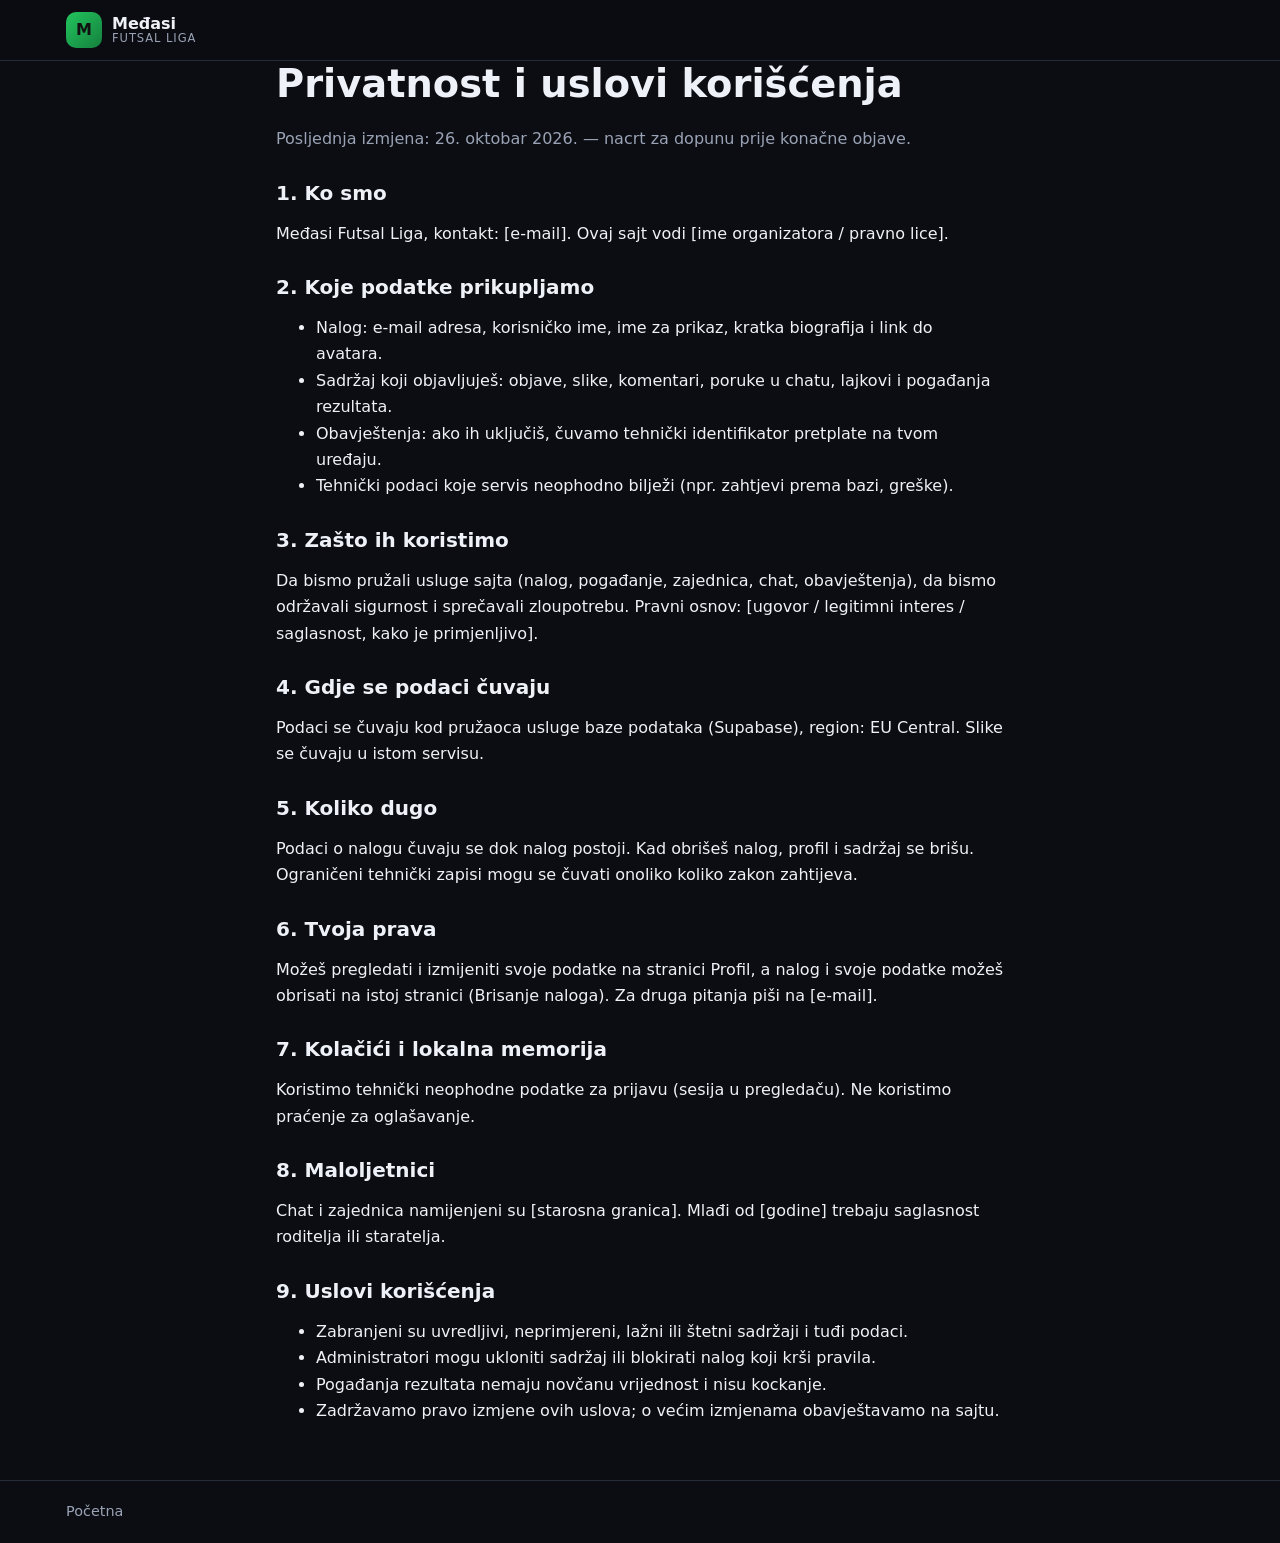
==== privatnost.html @ a015042c "feat: add privacy and terms page template" ====
<!doctype html>
<html lang="bs">
<head>
  <meta charset="utf-8">
  <meta name="viewport" content="width=device-width, initial-scale=1">
  <meta name="description" content="Pravila privatnosti i uslovi korišćenja Međasi Futsal Liga sajta.">
  <title>Privatnost i uslovi – Međasi Futsal Liga</title>
  <meta name="robots" content="index, follow">
  <link rel="stylesheet" href="css/style.css">
  <style>.legal{max-width:760px;margin:0 auto;line-height:1.65}.legal h2{margin-top:28px}</style>
</head>
<body>
  <header class="topbar"><div class="wrap bar"><a class="brand" href="index.html"><span class="brand-mark">M</span><span>Međasi<small>Futsal Liga</small></span></a></div></header>
  <main class="wrap legal">
    <h1>Privatnost i uslovi korišćenja</h1>
    <p class="muted">Posljednja izmjena: 26. oktobar 2026. — nacrt za dopunu prije konačne objave.</p>
    <h2>1. Ko smo</h2>
    <p>Međasi Futsal Liga, kontakt: [e-mail]. Ovaj sajt vodi [ime organizatora / pravno lice].</p>
    <h2>2. Koje podatke prikupljamo</h2>
    <ul>
      <li>Nalog: e-mail adresa, korisničko ime, ime za prikaz, kratka biografija i link do avatara.</li>
      <li>Sadržaj koji objavljuješ: objave, slike, komentari, poruke u chatu, lajkovi i pogađanja rezultata.</li>
      <li>Obavještenja: ako ih uključiš, čuvamo tehnički identifikator pretplate na tvom uređaju.</li>
      <li>Tehnički podaci koje servis neophodno bilježi (npr. zahtjevi prema bazi, greške).</li>
    </ul>
    <h2>3. Zašto ih koristimo</h2>
    <p>Da bismo pružali usluge sajta (nalog, pogađanje, zajednica, chat, obavještenja), da bismo održavali sigurnost i sprečavali zloupotrebu. Pravni osnov: [ugovor / legitimni interes / saglasnost, kako je primjenljivo].</p>
    <h2>4. Gdje se podaci čuvaju</h2>
    <p>Podaci se čuvaju kod pružaoca usluge baze podataka (Supabase), region: EU Central. Slike se čuvaju u istom servisu.</p>
    <h2>5. Koliko dugo</h2>
    <p>Podaci o nalogu čuvaju se dok nalog postoji. Kad obrišeš nalog, profil i sadržaj se brišu. Ograničeni tehnički zapisi mogu se čuvati onoliko koliko zakon zahtijeva.</p>
    <h2>6. Tvoja prava</h2>
    <p>Možeš pregledati i izmijeniti svoje podatke na stranici Profil, a nalog i svoje podatke možeš obrisati na istoj stranici (Brisanje naloga). Za druga pitanja piši na [e-mail].</p>
    <h2>7. Kolačići i lokalna memorija</h2>
    <p>Koristimo tehnički neophodne podatke za prijavu (sesija u pregledaču). Ne koristimo praćenje za oglašavanje.</p>
    <h2>8. Maloljetnici</h2>
    <p>Chat i zajednica namijenjeni su [starosna granica]. Mlađi od [godine] trebaju saglasnost roditelja ili staratelja.</p>
    <h2>9. Uslovi korišćenja</h2>
    <ul>
      <li>Zabranjeni su uvredljivi, neprimjereni, lažni ili štetni sadržaji i tuđi podaci.</li>
      <li>Administratori mogu ukloniti sadržaj ili blokirati nalog koji krši pravila.</li>
      <li>Pogađanja rezultata nemaju novčanu vrijednost i nisu kockanje.</li>
      <li>Zadržavamo pravo izmjene ovih uslova; o većim izmjenama obavještavamo na sajtu.</li>
    </ul>
  </main>
  <footer class="footer"><div class="wrap"><a href="index.html">Početna</a></div></footer>
</body>
</html>
---- css/style.css ----
:root{--bg:#0b0d12;--bg-2:#11141b;--card:#161a23;--card-2:#1c212c;--line:#262c3a;--text:#eef1f7;--muted:#9aa3b5;--accent:#22c55e;--accent-2:#86efac;--live:#ff3b5c;--ok:#2fd27b;--radius:16px;--shadow:0 10px 30px rgba(0,0,0,.3);--font:system-ui,-apple-system,"Segoe UI",Roboto,Arial,sans-serif}
*{box-sizing:border-box}html{-webkit-text-size-adjust:100%}body{margin:0;background:var(--bg);color:var(--text);font:16px/1.5 var(--font);min-height:100vh;display:flex;flex-direction:column}main{flex:1;width:100%;padding:16px 16px 40px;outline:none}a{color:inherit;text-decoration:none}img,video{max-width:100%;display:block}h1,h2,h3{line-height:1.2;margin:0 0 .5em}h1{font-size:clamp(1.6rem,4vw,2.4rem)}h2{font-size:1.25rem}.wrap{width:100%;max-width:1180px;margin:0 auto;padding:0 16px}.muted{color:var(--muted)}.small{font-size:.875rem}.skip{position:absolute;left:-999px;top:8px;background:var(--accent);color:#000;padding:8px 12px;border-radius:8px;z-index:99}.skip:focus{left:8px}:focus-visible{outline:2px solid var(--accent);outline-offset:2px}[hidden]{display:none!important}
.topbar{position:sticky;top:0;z-index:50;background:rgba(11,13,18,.95);backdrop-filter:blur(12px);border-bottom:1px solid var(--line)}.bar{display:flex;align-items:center;gap:12px;min-height:60px;flex-wrap:wrap}.brand{display:flex;align-items:center;gap:10px;font-weight:800;line-height:1.05}.brand small{display:block;font-weight:500;font-size:.72rem;color:var(--muted);letter-spacing:.08em;text-transform:uppercase}.brand-mark{width:36px;height:36px;border-radius:10px;display:grid;place-items:center;background:linear-gradient(135deg,var(--accent),#15803d);color:#111;font-weight:900}.burger{display:none;margin-left:auto;background:var(--card);color:var(--text);border:1px solid var(--line);border-radius:10px;padding:6px 12px;font-size:1.1rem}.nav{display:flex;gap:4px;overflow-x:auto;scrollbar-width:none;flex:1}.nav::-webkit-scrollbar{display:none}.nav a{padding:8px 12px;border-radius:10px;color:var(--muted);white-space:nowrap;font-weight:600}.nav a:hover{color:var(--text);background:var(--card)}.nav a.active{color:#111;background:var(--accent)}.nav-user{display:flex;align-items:center;gap:8px}.avatar-link{width:36px;height:36px;border-radius:50%;display:grid;place-items:center;background:var(--card-2);border:1px solid var(--line);font-weight:800;font-size:.8rem}
@media(max-width:860px){.burger{display:block}.nav{display:none;width:100%;flex-direction:column;order:3;padding-bottom:8px;overflow:visible}.nav.open{display:flex}.nav a{padding:12px}}
.btn{display:inline-flex;align-items:center;justify-content:center;gap:6px;padding:10px 16px;border-radius:12px;border:1px solid var(--line);background:var(--card-2);color:var(--text);font:600 .95rem var(--font);cursor:pointer;text-decoration:none;min-height:44px}.btn:hover{border-color:var(--accent)}.btn:disabled{opacity:.5;cursor:not-allowed}.btn-primary{background:var(--accent);color:#111;border-color:transparent}.btn-primary:hover{background:var(--accent-2)}.btn-danger{color:#ff8095;border-color:#4a2030}.btn-ghost{background:transparent}.btn-sm{min-height:36px;padding:6px 12px;font-size:.875rem}.btn-xs{min-height:28px;padding:2px 8px;font-size:.8rem;border-radius:8px}.btn-block{width:100%}.link{background:none;border:0;color:var(--accent);cursor:pointer;padding:0;font:inherit;text-align:left}
.form{display:flex;flex-direction:column;gap:12px}.form label{display:flex;flex-direction:column;gap:6px;font-size:.875rem;color:var(--muted)}.form label.check{flex-direction:row;align-items:center;color:var(--text)}.grid-form{display:grid;grid-template-columns:repeat(auto-fit,minmax(170px,1fr));align-items:end}.grid-form .btn{align-self:end}input,select,textarea{font:inherit;color:var(--text);background:var(--bg-2);border:1px solid var(--line);border-radius:10px;padding:10px 12px;min-height:44px;width:100%}textarea{min-height:120px;resize:vertical}.form label.check input{width:auto;min-height:auto;margin-right:8px}.row-gap{display:flex;gap:8px;flex-wrap:wrap}.msg-line{min-height:1.4em;margin:0;font-size:.9rem}.msg-line.err{color:#ff8095}
.card{background:var(--card);border:1px solid var(--line);border-radius:var(--radius);padding:16px;box-shadow:var(--shadow);margin-bottom:16px}.card.error{border-color:#5a2432;color:#ff9aaa}details.card summary{cursor:pointer;list-style:none}details.card summary::-webkit-details-marker{display:none}.page-head{display:flex;align-items:end;justify-content:space-between;gap:12px;flex-wrap:wrap;margin:8px 0 16px}.page-head h1{margin:0}.block{margin:28px 0}.block-head{display:flex;justify-content:space-between;align-items:baseline;gap:12px;margin-bottom:12px}.block-head a{color:var(--accent);font-weight:600;font-size:.9rem}.back{display:inline-block;color:var(--muted);margin:4px 0 12px}.back:hover{color:var(--accent)}.empty,.loader{color:var(--muted);padding:24px;text-align:center;border:1px dashed var(--line);border-radius:var(--radius)}.loader{border:0}.footer{border-top:1px solid var(--line);color:var(--muted);padding:20px 0;font-size:.9rem;margin-top:40px}.two-col,.two-col-admin{display:grid;grid-template-columns:1fr;gap:16px;align-items:start}@media(min-width:900px){.two-col,.two-col-admin{grid-template-columns:1fr 1fr}}.narrow{max-width:560px}.tag{font-size:.7rem;background:var(--accent);color:#111;border-radius:6px;padding:1px 6px;font-weight:800}.legend{font-size:.85rem;margin-top:12px}
.hero{padding:32px 0 8px}.hero h1{font-size:clamp(2rem,7vw,3.6rem);letter-spacing:-.02em}.hero h1 span{color:var(--accent)}.eyebrow{text-transform:uppercase;letter-spacing:.14em;font-size:.75rem;color:var(--accent);font-weight:700;margin:0 0 8px}.lead{color:var(--muted);font-size:1.1rem;max-width:56ch}.hero-actions{display:flex;gap:10px;flex-wrap:wrap;margin-top:16px}
.badge{display:inline-grid;place-items:center;width:34px;height:34px;border-radius:50%;background:var(--card-2);border:2px solid var(--tc,var(--accent));overflow:hidden;flex:0 0 auto;font-weight:800;font-size:.65rem}.badge img{width:100%;height:100%;object-fit:cover}.badge-sm{width:26px;height:26px;font-size:.55rem}.badge-lg{width:52px;height:52px;font-size:.85rem}.badge-xl{width:80px;height:80px;font-size:1.1rem;border-width:3px}.pill{display:inline-flex;align-items:center;gap:6px;font-size:.75rem;font-weight:700;padding:3px 10px;border-radius:999px;background:var(--card-2);color:var(--muted);text-transform:uppercase;letter-spacing:.05em}.pill-live,.pill-paused{background:rgba(255,59,92,.18);color:#ff8095}.pill-finished{background:rgba(47,210,123,.15);color:#7ff0b4}.dot{width:7px;height:7px;border-radius:50%;background:var(--live);animation:blink 1.2s infinite}@keyframes blink{50%{opacity:.2}}
.grid-matches{display:grid;grid-template-columns:1fr;gap:12px}@media(min-width:700px){.grid-matches{grid-template-columns:repeat(2,1fr)}}@media(min-width:1040px){.grid-matches{grid-template-columns:repeat(3,1fr)}}.match-card{display:block;background:var(--card);border:1px solid var(--line);border-radius:var(--radius);padding:14px;transition:transform .15s,border-color .15s}.match-card:hover{transform:translateY(-2px);border-color:var(--accent)}.match-card.is-live{border-color:rgba(255,59,92,.6)}.mc-top{display:flex;justify-content:space-between;align-items:center;font-size:.85rem;margin-bottom:10px}.mc-teams{display:grid;grid-template-columns:1fr auto 1fr;align-items:center;gap:8px}.side{display:flex;align-items:center;gap:8px;min-width:0}.side.right{justify-content:flex-end;text-align:right}.tname{font-weight:700;overflow:hidden;text-overflow:ellipsis;white-space:nowrap}.score{font-size:1.5rem;font-weight:900;display:flex;align-items:center;gap:6px;font-variant-numeric:tabular-nums}.score .colon,.score .vs{color:var(--muted)}.mc-foot{margin-top:10px;font-size:.85rem;color:var(--muted);display:flex;align-items:center;justify-content:space-between;gap:8px;flex-wrap:wrap}.clock{font-variant-numeric:tabular-nums;font-weight:800;color:var(--live);font-size:1rem}.clock.muted{color:var(--muted)}.period{font-size:.8rem}
.filters{display:flex;gap:6px;flex-wrap:wrap}.chip{border:1px solid var(--line);background:var(--card);color:var(--muted);padding:6px 12px;border-radius:999px;cursor:pointer;font:600 .85rem var(--font)}.chip.on{background:var(--accent);color:#111;border-color:transparent}.round{margin-bottom:24px}.round h2{color:var(--muted);font-size:.95rem;text-transform:uppercase;letter-spacing:.08em}.subnav{display:flex;gap:6px;flex-wrap:wrap;margin-bottom:16px}.subnav a{padding:8px 14px;border-radius:10px;background:var(--card);border:1px solid var(--line);color:var(--muted);font-weight:600;font-size:.9rem}.subnav a.on{background:var(--accent);color:#111;border-color:transparent}
.table-wrap{overflow-x:auto;-webkit-overflow-scrolling:touch}table{width:100%;border-collapse:collapse;font-variant-numeric:tabular-nums}th,td{padding:10px 8px;text-align:center;border-bottom:1px solid var(--line);white-space:nowrap}th{color:var(--muted);font-size:.8rem;text-transform:uppercase;letter-spacing:.05em;font-weight:700}th.left,td.left{text-align:left}.standings td.pos{font-weight:800;color:var(--muted);width:40px}.standings .team-cell a{display:flex;align-items:center;gap:10px;font-weight:700}.standings .pts{font-weight:900;color:var(--accent);font-size:1.05rem}.standings tbody tr:hover{background:var(--card-2)}.standings tbody tr:first-child td.pos{color:var(--accent)}
.news-grid{display:grid;grid-template-columns:1fr;gap:14px}@media(min-width:700px){.news-grid{grid-template-columns:repeat(2,1fr)}}@media(min-width:1040px){.news-grid{grid-template-columns:repeat(3,1fr)}}.news-card{background:var(--card);border:1px solid var(--line);border-radius:var(--radius);overflow:hidden;display:flex;flex-direction:column;transition:border-color .15s}.news-card:hover{border-color:var(--accent)}.news-card img,.news-noimg{width:100%;aspect-ratio:16/9;object-fit:cover;background:linear-gradient(135deg,var(--card-2),var(--bg-2))}.nc-body{padding:14px}.nc-body h3{font-size:1.1rem;margin:6px 0}.nc-body p{color:var(--muted);margin:0;font-size:.95rem}.article{max-width:720px;margin:0 auto}.article .cover{border-radius:var(--radius);aspect-ratio:16/9;object-fit:cover;margin-bottom:16px;width:100%}.article .body p{font-size:1.05rem;line-height:1.7}
.gallery{display:grid;grid-template-columns:repeat(2,1fr);gap:10px}@media(min-width:800px){.gallery{grid-template-columns:repeat(4,1fr)}}.gallery figure{margin:0;position:relative;border-radius:12px;overflow:hidden;background:var(--card);border:1px solid var(--line)}.gallery img,.gallery video{width:100%;aspect-ratio:1;object-fit:cover}.gallery figcaption{padding:6px 8px;font-size:.85rem;color:var(--muted);display:flex;align-items:center;gap:6px}.admin-gallery figure{padding-bottom:8px}.admin-gallery .btn{margin:6px 8px 0}.team-grid{display:grid;grid-template-columns:repeat(2,1fr);gap:12px}@media(min-width:800px){.team-grid{grid-template-columns:repeat(4,1fr)}}.team-tile{background:var(--card);border:1px solid var(--line);border-top:4px solid var(--tc);border-radius:var(--radius);padding:18px;display:flex;flex-direction:column;align-items:flex-start;gap:12px}.team-tile:hover{border-color:var(--tc)}.team-hero{display:flex;align-items:center;gap:18px;background:var(--card);border:1px solid var(--line);border-left:6px solid var(--tc);border-radius:var(--radius);padding:18px;margin-bottom:8px}.team-hero h1{margin:0}.roster{list-style:none;padding:0;margin:0}.roster li,.roster-admin li{display:flex;align-items:center;gap:12px;padding:8px 0;border-bottom:1px solid var(--line)}.roster-admin{list-style:none;padding:0;margin:12px 0}.roster-admin li{justify-content:space-between}.roster-table td:first-child{font-weight:800;color:var(--accent);width:60px}.no{display:inline-grid;place-items:center;width:28px;height:28px;border-radius:8px;background:var(--card-2);font-weight:800;font-size:.85rem}
.match-hero{background:radial-gradient(120% 120% at 50% 0%,rgba(34,197,94,.12),transparent 60%),var(--card);border:1px solid var(--line);border-radius:20px;padding:22px 16px;text-align:center}.match-hero.is-live{border-color:rgba(255,59,92,.5)}.mh-meta{display:flex;justify-content:center;gap:10px;align-items:center;flex-wrap:wrap;margin-bottom:12px}.mh-score{display:grid;grid-template-columns:1fr auto 1fr;align-items:center;gap:8px}.mh-team{display:flex;flex-direction:column;align-items:center;gap:8px;font-weight:800}.score.big{font-size:clamp(2.2rem,8vw,3.6rem)}.mh-foot{margin-top:12px;color:var(--muted);display:flex;justify-content:center;gap:10px;flex-wrap:wrap}.timeline{list-style:none;padding:0;margin:0;border-left:2px solid var(--line);margin-left:8px}.ev{position:relative;padding:8px 0 8px 18px}.ev:before{content:'';position:absolute;left:-6px;top:14px;width:10px;height:10px;border-radius:50%;background:var(--accent)}.ev-yellow:before{background:#ffd23f}.ev-red:before{background:var(--live)}.ev .min{display:inline-block;min-width:40px;font-weight:800;color:var(--accent)}
.chat{display:flex;flex-direction:column;height:min(70vh,640px);padding:0;overflow:hidden}.chat-list{flex:1;overflow-y:auto;padding:14px;display:flex;flex-direction:column;gap:10px}.msg{max-width:85%;background:var(--card-2);border:1px solid var(--line);border-radius:14px;padding:8px 12px;align-self:flex-start}.msg.mine{align-self:flex-end;border-color:rgba(34,197,94,.5);background:rgba(34,197,94,.12)}.msg-head{display:flex;gap:10px;align-items:baseline;font-size:.8rem;color:var(--muted)}.msg-head strong{color:var(--accent)}.msg p{margin:2px 0 0;word-wrap:break-word;overflow-wrap:anywhere}.chat-form{display:flex;gap:8px;padding:10px;border-top:1px solid var(--line);background:var(--bg-2)}.chat-form input{flex:1}.chat-login{padding:14px;margin:0;border-top:1px solid var(--line);color:var(--muted)}
.auth-card{max-width:440px;margin:16px auto}.tabs{display:flex;gap:6px;margin-bottom:16px;background:var(--bg-2);padding:4px;border-radius:12px}.tab{flex:1;border:0;background:transparent;color:var(--muted);padding:10px;border-radius:9px;font:600 .95rem var(--font);cursor:pointer;min-height:40px}.tab.on{background:var(--accent);color:#111}
.ma{display:flex;flex-direction:column;gap:10px}.ma-head{display:flex;flex-direction:column;gap:4px}.ma-head .score{font-size:1rem}.ma-clock{display:flex;align-items:center;gap:12px}.ma-actions{display:flex;gap:6px;flex-wrap:wrap}.ev-box summary{cursor:pointer;color:var(--accent);font-weight:600}.ev-list{list-style:none;padding:0;margin:10px 0 0}.ev-list li{display:flex;justify-content:space-between;align-items:center;gap:8px;padding:6px 0;border-bottom:1px solid var(--line);font-size:.92rem}.plain{list-style:none;padding:0;margin:0}.plain li{display:flex;align-items:center;justify-content:space-between;gap:8px;padding:10px 0;border-bottom:1px solid var(--line);flex-wrap:wrap}.team-admin>summary{display:flex;align-items:center;gap:10px;flex-wrap:wrap}.team-admin>summary .btn{margin-left:auto}.team-admin .new-player{margin-top:12px}
.toasts{position:fixed;right:16px;bottom:16px;display:flex;flex-direction:column;gap:8px;z-index:100;max-width:min(360px,calc(100vw - 32px))}.toast{background:var(--card-2);border:1px solid var(--accent);border-radius:12px;padding:12px 16px;box-shadow:var(--shadow);transition:opacity .4s,transform .4s}.toast-err{border-color:var(--live)}.toast.out{opacity:0;transform:translateY(8px)}.match-actions{display:flex;gap:8px;flex-wrap:wrap;margin:4px 0 20px}.stat-row{display:grid;grid-template-columns:repeat(3,1fr);gap:12px;margin-bottom:8px}.stat{background:var(--card);border:1px solid var(--line);border-radius:var(--radius);padding:14px;text-align:center}.stat span{display:block;color:var(--muted);font-size:.8rem;text-transform:uppercase;letter-spacing:.06em}.stat strong{font-size:1.6rem;color:var(--accent)}
.pick-grid{display:grid;gap:14px;grid-template-columns:repeat(auto-fill,minmax(280px,1fr))}.pick-card{display:grid;gap:12px}.pick-teams{display:grid;grid-template-columns:1fr auto 1fr;align-items:center;gap:8px}.pick-teams .side{display:flex;align-items:center;gap:8px;min-width:0}.pick-teams .side.right{justify-content:flex-end}.pick-teams .tname{font-weight:700;overflow:hidden;text-overflow:ellipsis;white-space:nowrap}.pick-form{display:flex;align-items:center;gap:8px;justify-content:center;flex-wrap:wrap}.pick-form input{width:64px;text-align:center;font-size:1.2rem;font-weight:800;padding:8px;border-radius:10px;background:var(--card-2);color:var(--text);border:1px solid var(--line)}.crowd{display:flex;height:8px;border-radius:99px;overflow:hidden;background:var(--card-2)}.crowd span{display:block;font-size:0}.crowd .c-h{background:var(--accent)}.crowd .c-d{background:#6b7487}.crowd .c-a{background:var(--live)}tr.is-me td{background:rgba(34,197,94,.12)}
.composer{display:grid;gap:10px;margin-bottom:16px}.composer textarea{width:100%;resize:vertical;padding:12px;border-radius:12px;background:var(--card-2);color:var(--text);border:1px solid var(--line);font:inherit}.composer-row{display:flex;align-items:center;gap:10px;flex-wrap:wrap}.composer-row .btn-primary{margin-left:auto}.file-btn{cursor:pointer}.post{display:grid;gap:10px;margin-bottom:14px}.post-head{display:flex;align-items:center;gap:10px}.post-head>div{flex:1;min-width:0}.post-head .post-del{margin-left:auto}.avatar-link.sm{width:32px;height:32px;font-size:.72rem;flex:none}.post-body{margin:0;white-space:pre-wrap;word-break:break-word}.post-img{border-radius:12px;max-height:520px;width:100%;object-fit:cover}.post-actions{display:flex;gap:6px}.like-btn.on{color:var(--live);border-color:var(--live)}.comments{display:grid;gap:8px;padding-top:8px;border-top:1px solid var(--line)}.comment p{margin:2px 0 0}.comment-form{display:flex;gap:8px}.comment-form input{flex:1;padding:8px 10px;border-radius:10px;background:var(--card-2);color:var(--text);border:1px solid var(--line)}.more-row{display:flex;justify-content:center;margin:12px 0 24px}.push-box{display:grid;gap:10px;margin-top:16px}.push-box h2{margin:0}.g-del{margin-left:auto}
@media(max-width:560px){.stat-row{grid-template-columns:repeat(3,1fr);gap:8px}.stat strong{font-size:1.2rem}.pick-grid{grid-template-columns:1fr}.standings th,.standings td{padding:8px 6px;font-size:.9rem}}


/* ===== v4: animacije i korisni UI elementi ===== */
@keyframes rise { from { opacity: 0; transform: translateY(12px); } to { opacity: 1; transform: none; } }
@keyframes live-pulse { 0%,100% { box-shadow: 0 0 0 0 color-mix(in srgb, var(--live) 60%, transparent); } 50% { box-shadow: 0 0 0 8px transparent; } }
@keyframes shimmer { from { background-position: -200% 0; } to { background-position: 200% 0; } }
@keyframes glow { 0%,100% { opacity: .35; } 50% { opacity: .65; } }
#app > * { animation: rise .45s ease both; }
#app > *:nth-child(2) { animation-delay: .05s; }
#app > *:nth-child(3) { animation-delay: .1s; }
#app > *:nth-child(n+4) { animation-delay: .15s; }
.card, .match-card, .news-card, .team-tile, .pick-card, .post { transition: transform .2s ease, box-shadow .2s ease, border-color .2s ease; }
.match-card:hover, .news-card:hover, .team-tile:hover, .pick-card:hover { transform: translateY(-3px); box-shadow: var(--shadow); border-color: var(--accent); }
.btn { transition: transform .15s ease, background .2s ease, border-color .2s ease, filter .2s ease; }
.btn:active { transform: scale(.97); }
.btn-primary:hover { filter: brightness(1.08); }
.dot { animation: live-pulse 1.6s infinite; border-radius: 50%; }
.loader { background: linear-gradient(90deg, var(--card) 25%, var(--card-2) 50%, var(--card) 75%); background-size: 200% 100%; animation: shimmer 1.4s linear infinite; }
.hero { position: relative; overflow: hidden; }
.hero::after { content: ''; position: absolute; top: -30%; right: -15%; width: 480px; height: 480px; pointer-events: none; background: radial-gradient(circle, color-mix(in srgb, var(--accent) 35%, transparent), transparent 70%); animation: glow 6s ease-in-out infinite; }
.center { text-align: center; }
@media (prefers-reduced-motion: reduce) { *, *::before, *::after { animation-duration: .01ms !important; animation-iteration-count: 1 !important; transition-duration: .01ms !important; } }

/* ===== v4: sigurnosne radnje, forme, forma ekipe i footer ===== */
.btn-danger { background: var(--live); border-color: var(--live); color: #fff; }
.danger-box { display: grid; gap: 10px; margin-top: 16px; border-color: color-mix(in srgb, var(--live) 40%, var(--line)); }
.danger-box h2 { margin: 0; }
.link-btn { background: none; border: 0; color: var(--accent); font: inherit; cursor: pointer; padding: 6px; }
.form-row { display: flex; gap: 6px; flex-wrap: wrap; }
.form-dot { width: 36px; height: 36px; border-radius: 50%; display: grid; place-items: center; font-weight: 800; }
.form-ok { background: var(--ok); color: #06210f; }
.form-draw { background: #6b7487; color: #fff; }
.form-lost { background: var(--live); color: #fff; }
.footer-links { display: flex; gap: 14px; justify-content: center; flex-wrap: wrap; margin-top: 6px; font-size: .9rem; }
.footer-links a { color: var(--muted); text-decoration: underline; }
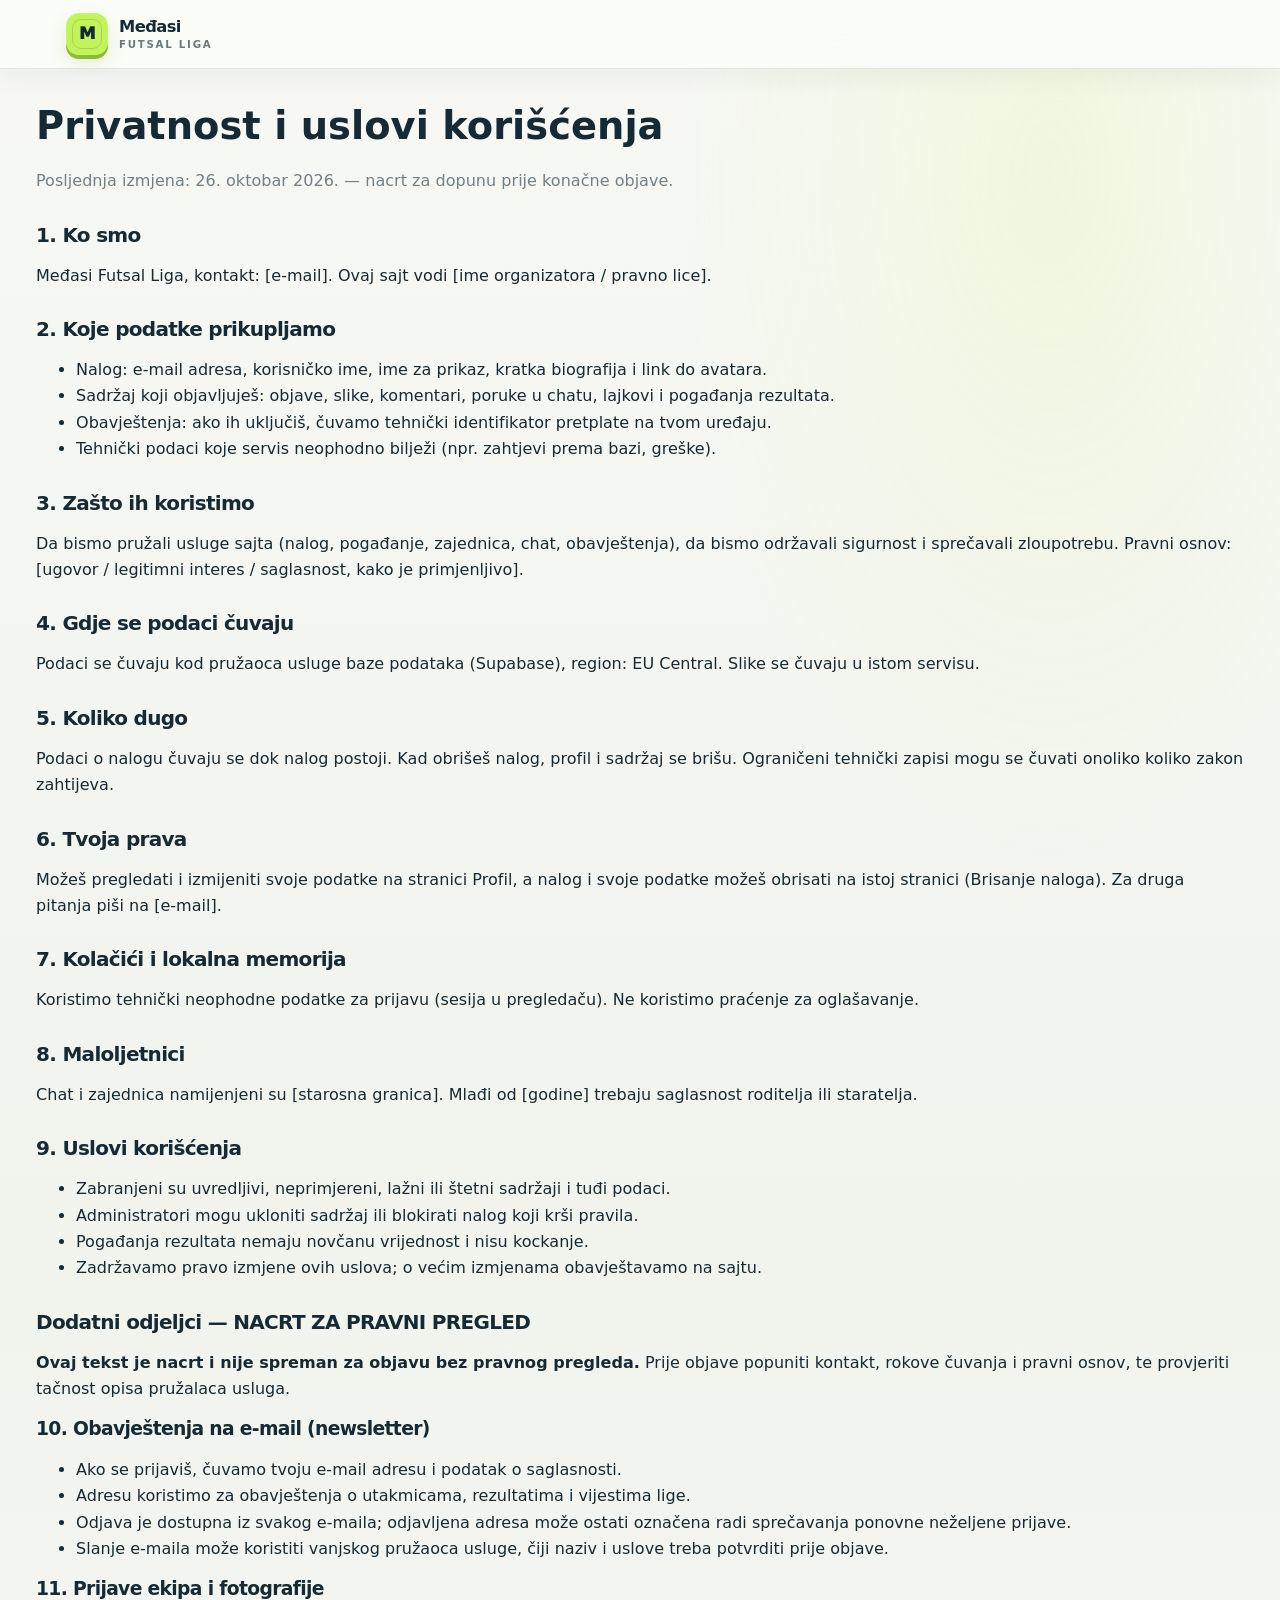
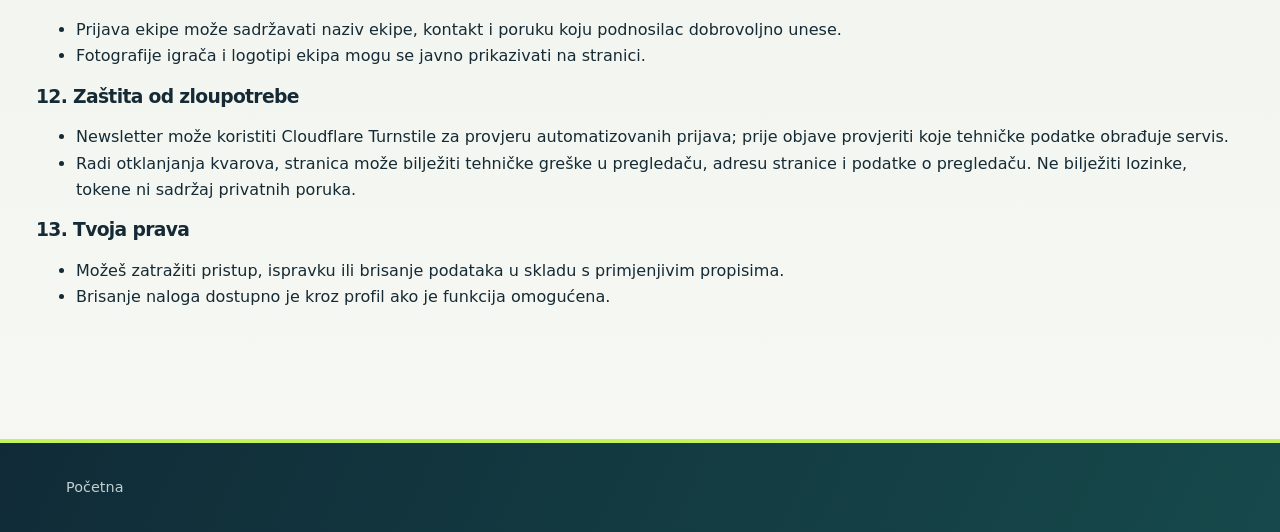
==== commit 7af6de19: "docs(v9): add clearly marked privacy draft sections" ====
--- a/privatnost.html
+++ b/privatnost.html
@@ -42,6 +42,33 @@
       <li>Pogađanja rezultata nemaju novčanu vrijednost i nisu kockanje.</li>
       <li>Zadržavamo pravo izmjene ovih uslova; o većim izmjenama obavještavamo na sajtu.</li>
     </ul>
+    <!-- NACRT za pravni pregled: obavezno provjeriti i popuniti prije objave. -->
+    <section aria-labelledby="privacy-draft-title">
+      <h2 id="privacy-draft-title">Dodatni odjeljci — NACRT ZA PRAVNI PREGLED</h2>
+      <p><strong>Ovaj tekst je nacrt i nije spreman za objavu bez pravnog pregleda.</strong> Prije objave popuniti kontakt, rokove čuvanja i pravni osnov, te provjeriti tačnost opisa pružalaca usluga.</p>
+      <h3>10. Obavještenja na e-mail (newsletter)</h3>
+      <ul>
+        <li>Ako se prijaviš, čuvamo tvoju e-mail adresu i podatak o saglasnosti.</li>
+        <li>Adresu koristimo za obavještenja o utakmicama, rezultatima i vijestima lige.</li>
+        <li>Odjava je dostupna iz svakog e-maila; odjavljena adresa može ostati označena radi sprečavanja ponovne neželjene prijave.</li>
+        <li>Slanje e-maila može koristiti vanjskog pružaoca usluge, čiji naziv i uslove treba potvrditi prije objave.</li>
+      </ul>
+      <h3>11. Prijave ekipa i fotografije</h3>
+      <ul>
+        <li>Prijava ekipe može sadržavati naziv ekipe, kontakt i poruku koju podnosilac dobrovoljno unese.</li>
+        <li>Fotografije igrača i logotipi ekipa mogu se javno prikazivati na stranici.</li>
+      </ul>
+      <h3>12. Zaštita od zloupotrebe</h3>
+      <ul>
+        <li>Newsletter može koristiti Cloudflare Turnstile za provjeru automatizovanih prijava; prije objave provjeriti koje tehničke podatke obrađuje servis.</li>
+        <li>Radi otklanjanja kvarova, stranica može bilježiti tehničke greške u pregledaču, adresu stranice i podatke o pregledaču. Ne bilježiti lozinke, tokene ni sadržaj privatnih poruka.</li>
+      </ul>
+      <h3>13. Tvoja prava</h3>
+      <ul>
+        <li>Možeš zatražiti pristup, ispravku ili brisanje podataka u skladu s primjenjivim propisima.</li>
+        <li>Brisanje naloga dostupno je kroz profil ako je funkcija omogućena.</li>
+      </ul>
+    </section>
   </main>
   <footer class="footer"><div class="wrap"><a href="index.html">Početna</a></div></footer>
 </body>
--- a/css/style.css
+++ b/css/style.css
@@ -1,7 +1,7 @@
 :root{--bg:#0b0d12;--bg-2:#11141b;--card:#161a23;--card-2:#1c212c;--line:#262c3a;--text:#eef1f7;--muted:#9aa3b5;--accent:#22c55e;--accent-2:#86efac;--live:#ff3b5c;--ok:#2fd27b;--radius:16px;--shadow:0 10px 30px rgba(0,0,0,.3);--font:system-ui,-apple-system,"Segoe UI",Roboto,Arial,sans-serif}
 *{box-sizing:border-box}html{-webkit-text-size-adjust:100%}body{margin:0;background:var(--bg);color:var(--text);font:16px/1.5 var(--font);min-height:100vh;display:flex;flex-direction:column}main{flex:1;width:100%;padding:16px 16px 40px;outline:none}a{color:inherit;text-decoration:none}img,video{max-width:100%;display:block}h1,h2,h3{line-height:1.2;margin:0 0 .5em}h1{font-size:clamp(1.6rem,4vw,2.4rem)}h2{font-size:1.25rem}.wrap{width:100%;max-width:1180px;margin:0 auto;padding:0 16px}.muted{color:var(--muted)}.small{font-size:.875rem}.skip{position:absolute;left:-999px;top:8px;background:var(--accent);color:#000;padding:8px 12px;border-radius:8px;z-index:99}.skip:focus{left:8px}:focus-visible{outline:2px solid var(--accent);outline-offset:2px}[hidden]{display:none!important}
 .topbar{position:sticky;top:0;z-index:50;background:rgba(11,13,18,.95);backdrop-filter:blur(12px);border-bottom:1px solid var(--line)}.bar{display:flex;align-items:center;gap:12px;min-height:60px;flex-wrap:wrap}.brand{display:flex;align-items:center;gap:10px;font-weight:800;line-height:1.05}.brand small{display:block;font-weight:500;font-size:.72rem;color:var(--muted);letter-spacing:.08em;text-transform:uppercase}.brand-mark{width:36px;height:36px;border-radius:10px;display:grid;place-items:center;background:linear-gradient(135deg,var(--accent),#15803d);color:#111;font-weight:900}.burger{display:none;margin-left:auto;background:var(--card);color:var(--text);border:1px solid var(--line);border-radius:10px;padding:6px 12px;font-size:1.1rem}.nav{display:flex;gap:4px;overflow-x:auto;scrollbar-width:none;flex:1}.nav::-webkit-scrollbar{display:none}.nav a{padding:8px 12px;border-radius:10px;color:var(--muted);white-space:nowrap;font-weight:600}.nav a:hover{color:var(--text);background:var(--card)}.nav a.active{color:#111;background:var(--accent)}.nav-user{display:flex;align-items:center;gap:8px}.avatar-link{width:36px;height:36px;border-radius:50%;display:grid;place-items:center;background:var(--card-2);border:1px solid var(--line);font-weight:800;font-size:.8rem}
-@media(max-width:860px){.burger{display:block}.nav{display:none;width:100%;flex-direction:column;order:3;padding-bottom:8px;overflow:visible}.nav.open{display:flex}.nav a{padding:12px}}
+@media(max-width:640px){.burger{display:block}.nav{display:none;width:100%;flex-direction:column;order:3;padding-bottom:8px;overflow:visible}.nav.open{display:flex}.nav a{padding:12px}}
 .btn{display:inline-flex;align-items:center;justify-content:center;gap:6px;padding:10px 16px;border-radius:12px;border:1px solid var(--line);background:var(--card-2);color:var(--text);font:600 .95rem var(--font);cursor:pointer;text-decoration:none;min-height:44px}.btn:hover{border-color:var(--accent)}.btn:disabled{opacity:.5;cursor:not-allowed}.btn-primary{background:var(--accent);color:#111;border-color:transparent}.btn-primary:hover{background:var(--accent-2)}.btn-danger{color:#ff8095;border-color:#4a2030}.btn-ghost{background:transparent}.btn-sm{min-height:36px;padding:6px 12px;font-size:.875rem}.btn-xs{min-height:28px;padding:2px 8px;font-size:.8rem;border-radius:8px}.btn-block{width:100%}.link{background:none;border:0;color:var(--accent);cursor:pointer;padding:0;font:inherit;text-align:left}
 .form{display:flex;flex-direction:column;gap:12px}.form label{display:flex;flex-direction:column;gap:6px;font-size:.875rem;color:var(--muted)}.form label.check{flex-direction:row;align-items:center;color:var(--text)}.grid-form{display:grid;grid-template-columns:repeat(auto-fit,minmax(170px,1fr));align-items:end}.grid-form .btn{align-self:end}input,select,textarea{font:inherit;color:var(--text);background:var(--bg-2);border:1px solid var(--line);border-radius:10px;padding:10px 12px;min-height:44px;width:100%}textarea{min-height:120px;resize:vertical}.form label.check input{width:auto;min-height:auto;margin-right:8px}.row-gap{display:flex;gap:8px;flex-wrap:wrap}.msg-line{min-height:1.4em;margin:0;font-size:.9rem}.msg-line.err{color:#ff8095}
 .card{background:var(--card);border:1px solid var(--line);border-radius:var(--radius);padding:16px;box-shadow:var(--shadow);margin-bottom:16px}.card.error{border-color:#5a2432;color:#ff9aaa}details.card summary{cursor:pointer;list-style:none}details.card summary::-webkit-details-marker{display:none}.page-head{display:flex;align-items:end;justify-content:space-between;gap:12px;flex-wrap:wrap;margin:8px 0 16px}.page-head h1{margin:0}.block{margin:28px 0}.block-head{display:flex;justify-content:space-between;align-items:baseline;gap:12px;margin-bottom:12px}.block-head a{color:var(--accent);font-weight:600;font-size:.9rem}.back{display:inline-block;color:var(--muted);margin:4px 0 12px}.back:hover{color:var(--accent)}.empty,.loader{color:var(--muted);padding:24px;text-align:center;border:1px dashed var(--line);border-radius:var(--radius)}.loader{border:0}.footer{border-top:1px solid var(--line);color:var(--muted);padding:20px 0;font-size:.9rem;margin-top:40px}.two-col,.two-col-admin{display:grid;grid-template-columns:1fr;gap:16px;align-items:start}@media(min-width:900px){.two-col,.two-col-admin{grid-template-columns:1fr 1fr}}.narrow{max-width:560px}.tag{font-size:.7rem;background:var(--accent);color:#111;border-radius:6px;padding:1px 6px;font-weight:800}.legend{font-size:.85rem;margin-top:12px}
@@ -55,3 +55,2038 @@
 .form-lost { background: var(--live); color: #fff; }
 .footer-links { display: flex; gap: 14px; justify-content: center; flex-wrap: wrap; margin-top: 6px; font-size: .9rem; }
 .footer-links a { color: var(--muted); text-decoration: underline; }
+
+
+/* ===== v5: pretraga, MVP, chat utakmice, upozorenja i prijave ===== */
+.search-box input { width: 100%; padding: 14px 16px; font-size: 1.05rem; border-radius: 14px;
+  background: var(--card); color: var(--text); border: 1px solid var(--line); }
+.search-box input:focus { border-color: var(--accent); outline: 2px solid color-mix(in srgb, var(--accent) 25%, transparent); }
+.mvp-form { display: flex; gap: 8px; flex-wrap: wrap; align-items: center; margin-bottom: 12px; }
+.mvp-form select { flex: 1; min-width: 200px; padding: 10px; border-radius: 10px; background: var(--card-2); color: var(--text); border: 1px solid var(--line); }
+.mvp-list li { margin: 4px 0; }
+.match-chat { max-height: 360px; overflow-y: auto; padding: 12px; margin-bottom: 10px; }
+.match-chat .comment { border-bottom: 1px solid var(--line); padding: 8px 0; }
+.warn-box { border-color: var(--accent); margin-top: 16px; }
+.warn-box h2 { margin: 0 0 8px; }
+.report blockquote { margin: 8px 0; padding: 8px 12px; border-left: 3px solid var(--accent); background: var(--card-2); border-radius: 8px; }
+.report .row-gap { display: flex; gap: 8px; flex-wrap: wrap; }
+.link-btn.small { font-size: .8rem; padding: 2px 4px; }
+
+
+/* ===== Stadium Edition: scoped home-page presentation ===== */
+.home-dashboard {
+  --home-ink: #f5f8f6;
+  --home-soft: #a9b8b0;
+  position: relative;
+  isolation: isolate;
+}
+.home-dashboard .home-hero {
+  display: grid;
+  grid-template-columns: minmax(0, 1.05fr) minmax(280px, .95fr);
+  align-items: center;
+  gap: clamp(20px, 4vw, 56px);
+  min-height: 410px;
+  margin: 8px 0 22px;
+  padding: clamp(24px, 4.5vw, 54px);
+  border: 1px solid rgba(112, 228, 157, .18);
+  border-radius: 28px;
+  background:
+    radial-gradient(ellipse at 82% 12%, rgba(34,197,94,.16), transparent 35%),
+    radial-gradient(ellipse at 0% 100%, rgba(21,128,61,.14), transparent 42%),
+    linear-gradient(125deg, #111820 0%, #0e1515 55%, #101a17 100%);
+  box-shadow: 0 24px 65px rgba(0,0,0,.24), inset 0 1px rgba(255,255,255,.035);
+}
+.home-dashboard .home-hero::before {
+  content: "";
+  position: absolute;
+  inset: 0;
+  pointer-events: none;
+  border-radius: inherit;
+  opacity: .22;
+  background-image: linear-gradient(rgba(255,255,255,.035) 1px, transparent 1px), linear-gradient(90deg, rgba(255,255,255,.035) 1px, transparent 1px);
+  background-size: 36px 36px;
+  mask-image: linear-gradient(100deg, black, transparent 82%);
+}
+.home-dashboard .home-hero::after {
+  top: -42%;
+  right: -7%;
+  width: min(52vw, 560px);
+  height: min(52vw, 560px);
+  background: radial-gradient(circle, rgba(34,197,94,.13), transparent 68%);
+}
+.home-hero-copy, .home-visual { position: relative; z-index: 1; min-width: 0; }
+.home-kicker { display: flex; align-items: center; gap: 9px; flex-wrap: wrap; margin-bottom: 18px; color: #8ef2b0; font-size: .72rem; font-weight: 850; letter-spacing: .17em; }
+.home-kicker-mark { width: 8px; height: 8px; border-radius: 2px; background: var(--accent); box-shadow: 0 0 18px rgba(34,197,94,.8); transform: rotate(45deg); }
+.home-season-tag { border: 1px solid rgba(134,239,172,.2); border-radius: 999px; padding: 4px 9px; color: #bfd3c5; background: rgba(255,255,255,.035); letter-spacing: .035em; }
+.home-dashboard .home-hero h1 { max-width: 660px; margin: 0; font-size: clamp(2.6rem, 5.5vw, 5rem); line-height: .98; letter-spacing: -.065em; font-weight: 900; text-wrap: balance; }
+.home-dashboard .home-hero h1 span { display: block; margin-top: 8px; color: #68e690; text-shadow: 0 0 34px rgba(34,197,94,.12); }
+.home-dashboard .home-hero .lead { max-width: 43ch; margin: 20px 0 0; color: #b3c0b8; font-size: clamp(1rem, 1.3vw, 1.15rem); line-height: 1.7; }
+.home-hero-actions { margin-top: 26px; gap: 10px; }
+.home-hero-actions .btn { min-height: 48px; padding-inline: 19px; border-radius: 12px; }
+.home-primary-action { box-shadow: 0 8px 28px rgba(34,197,94,.2); }
+.home-primary-action span { font-size: 1.1em; transition: transform .2s ease; }
+.home-primary-action:hover span { transform: translate(2px,-2px); }
+.home-secondary-action { background: rgba(255,255,255,.035); border-color: rgba(255,255,255,.14); }
+.home-hero-foot { display: flex; align-items: center; gap: 12px; flex-wrap: wrap; margin-top: 30px; color: #95a79a; font-size: .8rem; }
+.home-live-note { display: inline-flex; align-items: center; gap: 8px; }
+.home-live-beacon { width: 7px; height: 7px; flex: none; border-radius: 50%; background: var(--accent); box-shadow: 0 0 0 4px rgba(34,197,94,.12); }
+.home-foot-divider { width: 1px; height: 14px; background: rgba(255,255,255,.16); }
+.home-foot-caption { color: #72857a; }
+.home-visual { display: grid; place-items: center; min-height: 300px; perspective: 850px; }
+.home-visual-grid { position: absolute; inset: 7% -3%; background: radial-gradient(ellipse at center, rgba(34,197,94,.13), transparent 66%); filter: blur(8px); }
+.home-pitch { position: relative; width: min(100%, 410px); aspect-ratio: 1.18 / 1; border: 1px solid rgba(125,238,161,.56); border-radius: 16px; overflow: hidden; transform: rotateY(-13deg) rotateX(5deg); background: linear-gradient(135deg, rgba(27,113,63,.16), rgba(11,23,20,.52)); box-shadow: 0 20px 45px rgba(0,0,0,.28), 0 0 45px rgba(34,197,94,.09); }
+.home-pitch::before { content: ""; position: absolute; inset: 0; opacity: .28; background: repeating-linear-gradient(0deg, rgba(95,226,139,.08) 0 1px, transparent 1px 27px); }
+.home-pitch-half { position: absolute; top: 0; bottom: 0; left: 50%; width: 1px; background: rgba(151,255,183,.62); }
+.home-center-circle { position: absolute; top: 50%; left: 50%; width: 28%; aspect-ratio: 1; border: 1px solid rgba(151,255,183,.62); border-radius: 50%; transform: translate(-50%,-50%); }
+.home-pitch-spot { position: absolute; top: 50%; left: 50%; width: 5px; height: 5px; border-radius: 50%; background: #9effb9; box-shadow: 0 0 14px #5eeb91; transform: translate(-50%,-50%); }
+.home-goal { position: absolute; top: 34%; width: 8%; height: 32%; border: 1px solid rgba(151,255,183,.66); background: rgba(34,197,94,.08); }
+.home-goal-left { left: 0; border-left: 0; }
+.home-goal-right { right: 0; border-right: 0; }
+.home-visual-orb { position: absolute; top: 17%; left: 15%; display: grid; place-items: center; width: 72px; aspect-ratio: 1; border: 1px solid rgba(134,239,172,.35); border-radius: 22px; background: linear-gradient(145deg, rgba(44,197,94,.9), rgba(12,80,43,.92)); color: #06130a; font-size: 1.35rem; font-weight: 950; letter-spacing: -.1em; box-shadow: 0 15px 38px rgba(0,0,0,.35), 0 0 38px rgba(34,197,94,.18); transform: rotate(-9deg); }
+.home-floating-card { position: absolute; display: flex; align-items: center; gap: 10px; padding: 12px 14px; border: 1px solid rgba(210,255,224,.14); border-radius: 14px; background: rgba(16,25,21,.91); box-shadow: 0 15px 38px rgba(0,0,0,.28); backdrop-filter: blur(12px); }
+.home-floating-card > span:last-child { display: grid; gap: 2px; }
+.home-floating-card strong { color: #f0fbf3; font-size: .8rem; line-height: 1.3; }
+.home-floating-card small { color: #91a99a; font-size: .7rem; }
+.home-float-top { top: 13%; right: 0; animation: home-float 5s ease-in-out infinite; }
+.home-float-bottom { right: 2%; bottom: 11%; animation: home-float 5s ease-in-out 1.3s infinite; }
+.home-float-symbol { display: grid; place-items: center; width: 31px; height: 31px; border-radius: 10px; background: rgba(34,197,94,.13); color: #78efa0; }
+.home-float-live { color: #8ef2b0; border: 1px solid rgba(94,234,132,.27); border-radius: 7px; padding: 5px 6px; font-size: .65rem; font-weight: 900; letter-spacing: .08em; }
+@keyframes home-float { 0%,100% { transform: translateY(0); } 50% { transform: translateY(-5px); } }
+.home-metrics { display: grid; grid-template-columns: repeat(3,minmax(0,1fr)); gap: 12px; margin: 0 0 34px; }
+.home-metric { min-width: 0; display: flex; align-items: center; gap: 13px; padding: 16px 18px; border: 1px solid var(--line); border-radius: 16px; background: linear-gradient(125deg, rgba(255,255,255,.035), rgba(255,255,255,.012)), var(--card); transition: transform .2s ease, border-color .2s ease, background .2s ease; }
+.home-metric:hover { transform: translateY(-3px); border-color: rgba(34,197,94,.48); background-color: var(--card-2); }
+.home-metric-icon { display: grid; place-items: center; width: 42px; height: 42px; flex: none; border-radius: 12px; color: #8cf0aa; background: rgba(34,197,94,.1); font-size: 1.25rem; }
+.home-metric-copy { min-width: 0; display: grid; gap: 1px; }
+.home-metric-copy small { color: var(--muted); font-size: .78rem; }
+.home-metric-copy strong { font-size: 1.5rem; line-height: 1.1; letter-spacing: -.04em; font-variant-numeric: tabular-nums; }
+.home-metric-arrow { margin-left: auto; color: #739180; font-size: 1.15rem; transition: transform .2s ease, color .2s ease; }
+.home-metric:hover .home-metric-arrow { color: var(--accent-2); transform: translate(2px,-2px); }
+.home-dashboard .home-block { margin: 34px 0; }
+.home-dashboard .home-block .block-head { align-items: center; margin-bottom: 16px; }
+.home-dashboard .home-block .block-head h2 { margin: 0; font-size: clamp(1.25rem,2vw,1.55rem); letter-spacing: -.03em; }
+.home-dashboard .home-block .block-head > a { display: inline-flex; align-items: center; gap: 7px; }
+.home-dashboard .home-block .block-head > a span { transition: transform .2s ease; }
+.home-dashboard .home-block .block-head > a:hover span { transform: translate(2px,-2px); }
+.home-dashboard .home-block .match-card { border-radius: 17px; background: linear-gradient(145deg, rgba(255,255,255,.025), transparent 65%), var(--card); }
+.home-dashboard .home-block .match-card:hover { box-shadow: 0 16px 32px rgba(0,0,0,.22), 0 0 0 1px rgba(34,197,94,.08); }
+.home-dashboard .home-table-shell { padding: 5px 12px; border: 1px solid var(--line); border-radius: 17px; overflow: hidden; background: linear-gradient(145deg, rgba(34,197,94,.035), transparent 50%), var(--card); }
+.home-dashboard .home-table-shell .table-wrap { border-radius: 10px; }
+.home-dashboard .home-standings-block { margin-top: 38px; }
+.home-dashboard .home-news-block .news-grid { grid-template-columns: minmax(0,1.3fr) minmax(0,1fr) minmax(0,1fr); align-items: stretch; }
+.home-dashboard .home-news-card { height: 100%; border-radius: 17px; background: var(--card); }
+.home-dashboard .home-news-card img { transition: transform .45s cubic-bezier(.2,.65,.25,1), filter .3s ease; }
+.home-dashboard .home-news-card:hover img { transform: scale(1.035); filter: saturate(1.08); }
+.home-dashboard .home-news-featured .nc-body h3 { font-size: 1.25rem; }
+.home-news-read { display: inline-flex; align-items: center; gap: 7px; margin-top: 14px; color: var(--accent-2); font-size: .83rem; font-weight: 750; }
+.home-news-read span { transition: transform .2s ease; }
+.home-news-card:hover .home-news-read span { transform: translate(2px,-2px); }
+.home-dashboard .home-news-card .nc-body { padding: 17px; }
+.home-dashboard .home-news-card .nc-body p { margin-top: 8px; display: -webkit-box; -webkit-line-clamp: 3; -webkit-box-orient: vertical; overflow: hidden; }
+.home-dashboard .home-news-card .news-noimg { display: grid; place-items: center; color: #92e9ad; font-size: .85rem; letter-spacing: .15em; font-weight: 800; }
+.home-dashboard .home-news-card .news-noimg span { text-align: center; padding: 20px; }
+.home-dashboard .home-news-card .news-noimg b { display: block; margin-top: 5px; color: #f1fff4; font-size: 1.15rem; }
+@media (min-width: 1040px) {
+  .home-dashboard { max-width: 1200px; }
+}
+@media (max-width: 900px) {
+  .home-dashboard .home-hero { grid-template-columns: minmax(0,1fr) minmax(220px,.75fr); gap: 20px; padding: 28px; }
+  .home-visual { min-height: 270px; }
+  .home-float-top { right: -2%; }
+  .home-dashboard .home-news-block .news-grid { grid-template-columns: repeat(2,minmax(0,1fr)); }
+  .home-dashboard .home-news-featured { grid-column: 1 / -1; display: grid; grid-template-columns: minmax(0,1.1fr) minmax(0,1fr); }
+  .home-dashboard .home-news-featured > img, .home-dashboard .home-news-featured > .news-noimg { height: 100%; min-height: 200px; aspect-ratio: auto; }
+}
+@media (max-width: 640px) {
+  .home-dashboard .home-hero { grid-template-columns: minmax(0,1fr); gap: 8px; padding: 26px 20px 20px; border-radius: 22px; min-height: 0; }
+  .home-dashboard .home-hero h1 { font-size: clamp(2.45rem,12vw,3.6rem); }
+  .home-dashboard .home-hero .lead { margin-top: 15px; font-size: 1rem; }
+  .home-kicker { font-size: .65rem; letter-spacing: .11em; margin-bottom: 15px; }
+  .home-hero-actions { margin-top: 20px; }
+  .home-hero-actions .btn { flex: 1 1 auto; padding-inline: 12px; font-size: .88rem; }
+  .home-hero-foot { margin-top: 22px; gap: 9px; font-size: .73rem; }
+  .home-foot-caption { display: none; }
+  .home-foot-divider { display: none; }
+  .home-visual { min-height: 245px; margin-top: 8px; }
+  .home-pitch { width: 82%; transform: rotateY(-8deg) rotateX(3deg); }
+  .home-visual-orb { width: 56px; top: 12%; left: 4%; border-radius: 17px; }
+  .home-floating-card { padding: 10px 11px; }
+  .home-floating-card strong { font-size: .72rem; }
+  .home-floating-card small { font-size: .65rem; }
+  .home-float-top { top: 1%; right: -2px; }
+  .home-float-bottom { bottom: 1%; right: 0; }
+  .home-metrics { grid-template-columns: 1fr; gap: 9px; margin-bottom: 28px; }
+  .home-metric { padding: 12px 14px; }
+  .home-metric-icon { width: 38px; height: 38px; }
+  .home-metric-copy strong { font-size: 1.3rem; }
+  .home-dashboard .home-block { margin: 28px 0; }
+  .home-dashboard .home-block .block-head h2 { font-size: 1.22rem; }
+  .home-dashboard .home-news-block .news-grid { grid-template-columns: minmax(0,1fr); }
+  .home-dashboard .home-news-featured { grid-column: auto; display: flex; }
+  .home-dashboard .home-news-featured > img, .home-dashboard .home-news-featured > .news-noimg { height: auto; min-height: 0; aspect-ratio: 16/9; }
+}
+@media (prefers-reduced-motion: reduce) {
+  .home-float-top, .home-float-bottom { animation: none; }
+  .home-metric, .home-primary-action span, .home-metric-arrow, .home-news-card img { transition: none; }
+}
+
+
+/* ===== Global UI polish: consistent league-wide visual system ===== */
+:root {
+  --line-soft: rgba(159, 180, 166, .13);
+  --surface-glass: rgba(18, 24, 26, .88);
+}
+body {
+  background:
+    radial-gradient(ellipse at 12% -10%, rgba(34,197,94,.055), transparent 38rem),
+    radial-gradient(ellipse at 100% 42%, rgba(34,197,94,.025), transparent 34rem),
+    var(--bg);
+}
+.topbar {
+  background: rgba(9, 13, 15, .91);
+  border-bottom-color: rgba(155, 190, 164, .16);
+  box-shadow: 0 8px 30px rgba(0,0,0,.12);
+}
+.bar { gap: 10px; }
+.brand { gap: 11px; letter-spacing: -.025em; }
+.brand-mark {
+  border: 1px solid rgba(192,255,208,.3);
+  border-radius: 12px;
+  background: linear-gradient(145deg, #45e780, #168444 76%);
+  box-shadow: 0 5px 18px rgba(34,197,94,.15), inset 0 1px rgba(255,255,255,.3);
+}
+.brand small { letter-spacing: .12em; font-size: .66rem; margin-top: 3px; }
+.nav a {
+  position: relative;
+  padding: 8px 10px;
+  border: 1px solid transparent;
+  border-radius: 10px;
+  font-size: .88rem;
+  transition: background .18s ease, color .18s ease, border-color .18s ease;
+}
+.nav a:hover {
+  color: var(--text);
+  background: rgba(255,255,255,.045);
+  border-color: rgba(255,255,255,.045);
+}
+.nav a.active {
+  color: #baf8ca;
+  border-color: rgba(34,197,94,.17);
+  background: rgba(34,197,94,.11);
+}
+.nav-user { gap: 10px; }
+.nav-user .btn {
+  border-radius: 999px;
+  padding-inline: 14px;
+}
+.avatar-link {
+  border-color: rgba(134,239,172,.22);
+  background: linear-gradient(145deg, rgba(34,197,94,.16), var(--card-2));
+  color: #baf8ca;
+  transition: border-color .2s ease, transform .2s ease;
+}
+.avatar-link:hover { border-color: var(--accent); transform: translateY(-1px); }
+@media (min-width: 861px) and (max-width: 1120px) {
+  .bar { gap: 7px; }
+  .brand { gap: 8px; }
+  .nav { gap: 0; }
+  .nav a { padding: 7px 7px; font-size: .81rem; }
+}
+@media (max-width: 860px) {
+  .bar { column-gap: 10px; }
+  .nav.open {
+    gap: 5px;
+    margin: 2px 0 12px;
+    padding: 10px;
+    border: 1px solid var(--line);
+    border-radius: 16px;
+    background: rgba(17,22,25,.98);
+    box-shadow: 0 18px 38px rgba(0,0,0,.28);
+  }
+  .nav.open a {
+    border: 1px solid transparent;
+    padding: 11px 12px;
+  }
+  .nav.open a.active { border-color: rgba(34,197,94,.16); }
+  .nav-user { margin-left: 0; }
+}
+
+/* Desktop/tablet: reset any mobile dropdown state when returning to web layout. */
+@media (min-width: 641px) {
+  .burger { display: none; }
+  .nav { display: flex; flex-direction: row; width: auto; order: initial; padding-bottom: 0; overflow-x: auto; }
+  .nav.open { gap: 4px; margin: 0; padding: 0; border: 0; border-radius: 0; background: transparent; box-shadow: none; }
+  .nav.open a { border: 1px solid transparent; padding: 8px 10px; }
+}
+.btn {
+  border-color: rgba(151,171,157,.19);
+  box-shadow: 0 2px 8px rgba(0,0,0,.08);
+}
+.btn:not(:disabled):hover {
+  border-color: rgba(134,239,172,.46);
+  box-shadow: 0 7px 20px rgba(0,0,0,.14);
+}
+.btn-primary {
+  border-color: rgba(162,255,187,.24);
+  background: linear-gradient(135deg, #38d96f, #22b95a);
+  box-shadow: 0 5px 18px rgba(34,197,94,.13);
+}
+.btn-primary:not(:disabled):hover {
+  background: linear-gradient(135deg, #69ed91, #32ce68);
+}
+.page-head {
+  position: relative;
+  margin: 12px 0 20px;
+  padding-bottom: 15px;
+  border-bottom: 1px solid var(--line-soft);
+}
+.page-head h1 {
+  font-size: clamp(1.8rem, 4vw, 2.45rem);
+  letter-spacing: -.045em;
+  font-weight: 850;
+}
+.page-head .muted { margin: 0; }
+.block-head { gap: 14px; }
+.block-head h2 { letter-spacing: -.025em; }
+.block-head a { transition: color .18s ease; }
+.block-head a:hover { color: var(--accent-2); }
+.card {
+  border-color: rgba(157,178,164,.13);
+  background: linear-gradient(145deg, rgba(255,255,255,.022), transparent 44%), var(--card);
+  box-shadow: 0 12px 32px rgba(0,0,0,.17), inset 0 1px rgba(255,255,255,.015);
+}
+.card.error {
+  background: linear-gradient(145deg, rgba(255,59,92,.07), transparent 65%), var(--card);
+}
+.match-card {
+  border-color: rgba(157,178,164,.14);
+  background: linear-gradient(145deg, rgba(255,255,255,.024), transparent 62%), var(--card);
+  box-shadow: 0 8px 20px rgba(0,0,0,.08);
+}
+.match-card.is-live {
+  background: linear-gradient(145deg, rgba(255,59,92,.055), transparent 75%), var(--card);
+}
+.match-card .mc-top .pill { letter-spacing: .055em; }
+.pill-live, .pill-paused {
+  border: 1px solid rgba(255,59,92,.17);
+}
+.pill-finished {
+  border: 1px solid rgba(47,210,123,.15);
+}
+.table-wrap {
+  scrollbar-color: #3a4b40 var(--bg-2);
+  scrollbar-width: thin;
+}
+.table-wrap::-webkit-scrollbar { height: 8px; }
+.table-wrap::-webkit-scrollbar-track { background: var(--bg-2); border-radius: 999px; }
+.table-wrap::-webkit-scrollbar-thumb { background: #34463a; border-radius: 999px; }
+.standings th {
+  background: rgba(255,255,255,.018);
+  border-bottom-color: rgba(134,239,172,.13);
+}
+.standings td { border-bottom-color: rgba(157,178,164,.1); }
+.standings tbody tr { transition: background .16s ease; }
+.standings tbody tr:nth-child(even) { background: rgba(255,255,255,.012); }
+.standings tbody tr:hover { background: rgba(34,197,94,.055); }
+.standings tbody tr:first-child td.pos {
+  color: #9bf4b5;
+  font-size: 1rem;
+}
+.standings .team-cell a { min-width: 0; }
+.standings .team-cell a span:not(.badge) {
+  overflow: hidden;
+  text-overflow: ellipsis;
+}
+.team-tile {
+  position: relative;
+  overflow: hidden;
+  background: linear-gradient(145deg, rgba(255,255,255,.025), transparent 68%), var(--card);
+  box-shadow: 0 9px 24px rgba(0,0,0,.1);
+  transition: transform .2s ease, box-shadow .2s ease, border-color .2s ease;
+}
+.team-tile::after {
+  content: "";
+  position: absolute;
+  width: 140px;
+  height: 140px;
+  right: -75px;
+  bottom: -88px;
+  border-radius: 50%;
+  pointer-events: none;
+  background: var(--tc, var(--accent));
+  opacity: .07;
+  transition: opacity .2s ease, transform .25s ease;
+}
+.team-tile:hover {
+  transform: translateY(-3px);
+  box-shadow: 0 16px 34px rgba(0,0,0,.22);
+  border-color: var(--tc, var(--accent));
+}
+.team-tile:hover::after { opacity: .13; transform: scale(1.15); }
+.team-hero {
+  background: radial-gradient(ellipse at 100% 0%, color-mix(in srgb, var(--tc, var(--accent)) 10%, transparent), transparent 55%), var(--card);
+  box-shadow: 0 12px 30px rgba(0,0,0,.12);
+}
+.news-card {
+  border-color: rgba(157,178,164,.13);
+  background: linear-gradient(145deg, rgba(255,255,255,.018), transparent 55%), var(--card);
+  box-shadow: 0 8px 22px rgba(0,0,0,.08);
+}
+.news-card:hover {
+  transform: translateY(-3px);
+  border-color: rgba(34,197,94,.48);
+  box-shadow: 0 16px 32px rgba(0,0,0,.2);
+}
+.news-card img, .news-noimg { background-color: var(--bg-2); }
+.nc-body h3 { letter-spacing: -.02em; line-height: 1.28; }
+.article { padding-bottom: 12px; }
+.article h1 { letter-spacing: -.04em; font-size: clamp(1.9rem, 5vw, 3rem); }
+.article .cover { border: 1px solid var(--line); box-shadow: 0 14px 34px rgba(0,0,0,.2); }
+.article .body { color: #dce5df; }
+.article .body p { margin: 1.15em 0; }
+.auth-card {
+  border-color: rgba(134,239,172,.17);
+  background: radial-gradient(ellipse at 100% 0%, rgba(34,197,94,.06), transparent 42%), var(--card);
+  box-shadow: 0 18px 48px rgba(0,0,0,.22);
+}
+.tabs {
+  border: 1px solid rgba(157,178,164,.1);
+  background: rgba(0,0,0,.14);
+}
+.tab { transition: color .18s ease, background .18s ease; }
+.form label { color: #b2bdb6; font-weight: 550; }
+input, select, textarea {
+  border-color: rgba(157,178,164,.2);
+  background: rgba(8,12,14,.58);
+  transition: border-color .18s ease, box-shadow .18s ease, background .18s ease;
+}
+input:hover, select:hover, textarea:hover { border-color: rgba(157,178,164,.34); }
+input:focus, select:focus, textarea:focus {
+  border-color: rgba(93,229,133,.75);
+  outline: none;
+  box-shadow: 0 0 0 3px rgba(34,197,94,.1);
+  background: rgba(8,14,11,.82);
+}
+input::placeholder, textarea::placeholder { color: #68796f; opacity: 1; }
+.form label small { line-height: 1.5; }
+.chip, .subnav a {
+  transition: color .18s ease, background .18s ease, border-color .18s ease, transform .18s ease;
+}
+.chip:hover, .subnav a:hover { border-color: rgba(134,239,172,.35); color: var(--text); }
+.subnav a.on { box-shadow: 0 5px 15px rgba(34,197,94,.12); }
+.stat {
+  background: linear-gradient(145deg, rgba(255,255,255,.025), transparent 70%), var(--card);
+  border-color: rgba(157,178,164,.13);
+}
+.stat strong { letter-spacing: -.045em; }
+.team-hero, .match-hero { overflow: hidden; }
+.toasts .toast {
+  backdrop-filter: blur(14px);
+  background: rgba(27,34,31,.96);
+  border-color: rgba(134,239,172,.42);
+}
+.toasts .toast-err { border-color: rgba(255,59,92,.65); }
+.footer {
+  border-top-color: rgba(157,178,164,.14);
+  background: linear-gradient(180deg, transparent, rgba(0,0,0,.12));
+}
+.footer-links a { text-decoration-thickness: 1px; text-underline-offset: 3px; }
+.footer-links a:hover { color: var(--accent-2); }
+:focus-visible { outline-color: #83f1a3; outline-offset: 3px; }
+@media (max-width: 640px) {
+  main { padding-top: 12px; }
+  .page-head { margin-top: 6px; padding-bottom: 12px; }
+  .card { padding: 14px; }
+  .team-hero { gap: 13px; padding: 14px; }
+  .two-col, .two-col-admin { gap: 12px; }
+  .footer { padding: 17px 0; }
+}
+@media (prefers-reduced-motion: reduce) {
+  .nav a, .avatar-link, .btn, .team-tile, .team-tile::after, .standings tbody tr,
+  .chip, .subnav a, input, select, textarea { transition: none; }
+}
+
+
+/* ===== Phase 3: statistics visualizations and page-level detail ===== */
+.stats-page { max-width: 1180px; margin: 0 auto; }
+.stats-hero {
+  position: relative; isolation: isolate; overflow: hidden;
+  display: flex; align-items: center; justify-content: space-between; gap: 24px;
+  min-height: 190px; margin: 10px 0 18px; padding: clamp(22px,4vw,38px);
+  border: 1px solid rgba(134,239,172,.18); border-radius: 24px;
+  background: radial-gradient(ellipse at 82% 0%,rgba(34,197,94,.16),transparent 48%),
+    linear-gradient(125deg,#111a17,#10161a 60%,#111b16);
+  box-shadow: 0 18px 48px rgba(0,0,0,.18);
+}
+.stats-hero::before {
+  content: ""; position: absolute; z-index: -1; inset: 0; opacity: .22; pointer-events: none;
+  background-image: linear-gradient(rgba(255,255,255,.05) 1px,transparent 1px),linear-gradient(90deg,rgba(255,255,255,.05) 1px,transparent 1px);
+  background-size: 30px 30px; mask-image: linear-gradient(100deg,black,transparent 90%);
+}
+.stats-hero h1 { margin: 7px 0 8px; font-size: clamp(2rem,4.5vw,3.2rem); letter-spacing: -.055em; }
+.stats-hero p { margin: 0; max-width: 54ch; color: #aebdb3; }
+.stats-overline { display: block; color: #81eaa0; font-size: .68rem; letter-spacing: .17em; font-weight: 850; }
+.stats-hero-mark { position: relative; display: grid; place-items: center; flex: 0 0 130px; height: 130px; border: 1px solid rgba(134,239,172,.2); border-radius: 28px; background: rgba(34,197,94,.07); color: #a8f7bd; font-weight: 950; font-size: 2rem; letter-spacing: -.11em; transform: rotate(5deg); }
+.stats-hero-mark span { z-index: 1; }
+.stats-hero-mark i { position: absolute; width: 68%; height: 68%; border: 1px solid rgba(134,239,172,.23); border-radius: 50%; }
+.stats-hero-mark i:nth-of-type(1) { width: 91%; height: 91%; }
+.stats-hero-mark i:nth-of-type(2) { width: 46%; height: 46%; }
+.stats-hero-mark i:nth-of-type(3) { width: 7px; height: 7px; border: 0; background: var(--accent); box-shadow: 0 0 18px var(--accent); }
+.stats-summary { display: grid; grid-template-columns: repeat(5,minmax(0,1fr)); gap: 10px; margin: 0 0 28px; }
+.stats-summary-item { min-width: 0; display: flex; align-items: center; gap: 10px; padding: 13px; border: 1px solid rgba(157,178,164,.14); border-radius: 15px; background: linear-gradient(145deg,rgba(255,255,255,.026),transparent 70%),var(--card); }
+.stats-summary-item > span:last-child { min-width: 0; display: grid; gap: 3px; }
+.stats-summary-item small { color: var(--muted); font-size: .72rem; }
+.stats-summary-item strong { font-size: 1.45rem; line-height: 1; font-variant-numeric: tabular-nums; letter-spacing: -.045em; }
+.stats-summary-icon { display: grid; place-items: center; width: 36px; height: 36px; flex: none; border-radius: 11px; background: rgba(34,197,94,.1); color: #8ef2b0; font-size: 1.3rem; }
+.stats-icon-yellow { background: rgba(255,210,63,.1); color: #ffda62; }
+.stats-icon-red { background: rgba(255,59,92,.11); color: #ff8294; }
+.stats-icon-assists { background: rgba(86,190,255,.1); color: #82d7ff; }
+.stats-icon-teams { background: rgba(190,155,255,.1); color: #cbb0ff; }
+.stats-tabs-wrap { padding: 5px; margin: 0 0 17px; border: 1px solid var(--line-soft); border-radius: 14px; background: rgba(0,0,0,.13); width: fit-content; max-width: 100%; }
+.stats-tabs { gap: 5px; }
+.stats-tabs .chip { min-width: 118px; padding: 9px 14px; }
+.stats-visual-grid { display: grid; grid-template-columns: minmax(270px,.78fr) minmax(0,1.22fr); gap: 14px; margin-bottom: 20px; align-items: stretch; }
+.stats-leader-card, .stats-chart-card, .stats-explainer {
+  min-width: 0; border: 1px solid rgba(157,178,164,.14); border-radius: 19px;
+  background: linear-gradient(145deg,rgba(255,255,255,.028),transparent 62%),var(--card);
+  box-shadow: 0 12px 30px rgba(0,0,0,.12);
+}
+.stats-leader-card { position: relative; display: flex; flex-direction: column; align-items: flex-start; padding: 20px; overflow: hidden; }
+.stats-leader-card::after { content: ""; position: absolute; width: 190px; height: 190px; right: -105px; top: 95px; border-radius: 50%; background: var(--accent); opacity: .055; pointer-events: none; }
+.stats-leader-top { width: 100%; display: flex; align-items: center; justify-content: space-between; gap: 10px; }
+.stats-rank-pill { padding: 5px 9px; border: 1px solid rgba(134,239,172,.2); border-radius: 999px; background: rgba(34,197,94,.09); color: #a7f5bd; font-size: .72rem; font-weight: 850; }
+.stats-leader-avatar { display: grid; place-items: center; width: 64px; height: 64px; margin: 20px 0 12px; border: 1px solid rgba(134,239,172,.32); border-radius: 20px; background: linear-gradient(145deg,#3dde78,#176c3b); color: #08150b; font-size: 1.4rem; font-weight: 950; letter-spacing: -.06em; box-shadow: 0 10px 24px rgba(34,197,94,.12); }
+.stats-leader-info h2 { margin: 5px 0; font-size: clamp(1.25rem,2vw,1.65rem); letter-spacing: -.035em; overflow-wrap: anywhere; }
+.stats-leader-label, .stats-leader-info p { color: var(--muted); font-size: .83rem; }
+.stats-leader-info p { margin: 0; }
+.stats-leader-score { display: flex; align-items: baseline; gap: 8px; margin-top: 18px; }
+.stats-leader-score strong { font-size: clamp(2.4rem,5vw,3.3rem); line-height: .95; font-weight: 950; letter-spacing: -.07em; color: #9af6b3; font-variant-numeric: tabular-nums; }
+.stats-leader-score span { color: #aebdb3; font-size: .86rem; }
+.stats-leader-foot { width: 100%; display: flex; justify-content: space-between; gap: 8px; margin-top: auto; padding-top: 15px; border-top: 1px solid var(--line-soft); color: var(--muted); font-size: .78rem; }
+.stats-leader-foot strong { color: var(--text); font-variant-numeric: tabular-nums; }
+.stats-chart-card { padding: 19px; }
+.stats-chart-heading { display: flex; align-items: center; justify-content: space-between; gap: 12px; margin-bottom: 16px; }
+.stats-chart-heading h2, .stats-table-heading h2 { margin: 5px 0 0; font-size: 1.25rem; letter-spacing: -.03em; }
+.stats-chart-note { color: var(--muted); font-size: .75rem; text-align: right; }
+.stats-bar-list, .stats-fair-list { list-style: none; padding: 0; margin: 0; display: grid; gap: 14px; }
+.stats-bar-item { display: grid; grid-template-columns: 26px minmax(0,1fr) auto; align-items: center; gap: 10px; }
+.stats-chart-rank { display: grid; place-items: center; width: 25px; height: 25px; border: 1px solid rgba(157,178,164,.14); border-radius: 8px; color: #9cb1a2; font-size: .66rem; font-weight: 850; font-variant-numeric: tabular-nums; }
+.stats-bar-item:first-child .stats-chart-rank { color: #a4f5b9; border-color: rgba(134,239,172,.25); background: rgba(34,197,94,.08); }
+.stats-bar-profile { min-width: 0; display: grid; gap: 8px; }
+.stats-bar-name { display: flex; justify-content: space-between; align-items: baseline; gap: 8px; min-width: 0; }
+.stats-bar-name strong { min-width: 0; overflow: hidden; white-space: nowrap; text-overflow: ellipsis; font-size: .84rem; }
+.stats-bar-name span { flex: none; max-width: 42%; color: var(--muted); font-size: .7rem; overflow: hidden; white-space: nowrap; text-overflow: ellipsis; }
+.stats-bar-track { position: relative; width: 100%; height: 7px; border-radius: 999px; overflow: hidden; background: rgba(255,255,255,.055); }
+.stats-bar-track > span { display: block; height: 100%; border-radius: inherit; background: linear-gradient(90deg,#168743,#5be58b); box-shadow: 0 0 14px rgba(34,197,94,.15); animation: stats-bar-grow .7s cubic-bezier(.2,.7,.2,1) both; transform-origin: left; }
+.stats-bar-value { min-width: 28px; text-align: right; font-size: 1rem; color: #a3f4ba; font-variant-numeric: tabular-nums; }
+@keyframes stats-bar-grow { from { transform: scaleX(.05); opacity: .45; } to { transform: scaleX(1); opacity: 1; } }
+.stats-fair-card { grid-column: 1; }
+.stats-fair-list { gap: 16px; }
+.stats-fair-item { min-width: 0; display: grid; gap: 8px; }
+.stats-fair-row { display: flex; align-items: center; gap: 8px; min-width: 0; }
+.stats-fair-row > strong { min-width: 0; flex: 1; overflow: hidden; white-space: nowrap; text-overflow: ellipsis; font-size: .85rem; }
+.stats-fair-row > b { color: #a5f4ba; font-variant-numeric: tabular-nums; }
+.stats-fair-cards { display: flex; align-items: center; gap: 7px; font-size: .7rem; font-variant-numeric: tabular-nums; }
+.stats-yellow-count { color: #ffdb67; white-space: nowrap; }
+.stats-red-count { color: #ff8395; white-space: nowrap; }
+.stats-discipline-track > span { background: linear-gradient(90deg,#f5ca49,#ff687c); box-shadow: none; }
+.stats-explainer { padding: 22px; background: radial-gradient(ellipse at 100% 0%,rgba(34,197,94,.13),transparent 57%),var(--card); }
+.stats-explainer-icon { display: grid; place-items: center; width: 36px; height: 36px; margin-bottom: 20px; border-radius: 11px; background: rgba(34,197,94,.1); color: #91f1ac; }
+.stats-explainer h3 { margin: 9px 0; font-size: 1.45rem; letter-spacing: -.04em; }
+.stats-explainer p { color: var(--muted); font-size: .88rem; line-height: 1.7; }
+.stats-card-key { display: grid; gap: 8px; margin-top: 20px; color: #b0beb4; font-size: .8rem; }
+.stats-card-key > span { display: flex; align-items: center; gap: 8px; }
+.stats-card-key i { width: 9px; height: 9px; border-radius: 3px; }
+.stats-key-yellow { background: #f5ca49; }
+.stats-key-red { background: #ff687c; }
+.stats-table-panel { margin: 0 0 30px; overflow: hidden; border: 1px solid rgba(157,178,164,.14); border-radius: 19px; background: var(--card); }
+.stats-table-heading { display: flex; align-items: center; justify-content: space-between; gap: 12px; padding: 18px 20px; border-bottom: 1px solid var(--line-soft); background: rgba(255,255,255,.015); }
+.stats-table-count { color: var(--muted); font-size: .78rem; }
+.stats-table-panel .table-wrap { padding: 0 12px 9px; }
+.stats-table-panel .table-wrap th { background: transparent; }
+.stats-table-panel .empty { margin: 14px; }
+.stats-body > .empty { margin-top: 20px; }
+.round { padding: 14px; border: 1px solid var(--line-soft); border-radius: 18px; margin: 0 0 16px; background: rgba(255,255,255,.012); }
+.round h2 { display: flex; align-items: center; gap: 9px; margin: 0 0 13px; color: #b8c9bd; letter-spacing: .09em; }
+.round h2::before { content: ""; width: 7px; height: 19px; border-radius: 4px; background: var(--accent); box-shadow: 0 0 12px rgba(34,197,94,.15); }
+.match-hero { position: relative; isolation: isolate; background: radial-gradient(ellipse at 50% -5%,rgba(34,197,94,.18),transparent 58%),linear-gradient(145deg,rgba(255,255,255,.02),transparent 50%),var(--card); box-shadow: 0 20px 48px rgba(0,0,0,.17); }
+.match-hero::before { content: ""; position: absolute; z-index: -1; inset: 0; opacity: .14; pointer-events: none; background: linear-gradient(90deg,transparent 49.8%,rgba(134,239,172,.5) 50%,transparent 50.2%); }
+.match-hero.is-live { box-shadow: 0 0 0 1px rgba(255,59,92,.12),0 20px 48px rgba(0,0,0,.19); }
+.match-hero .mh-team { min-width: 0; }
+.match-hero .mh-team > span:last-child { max-width: 100%; overflow-wrap: anywhere; }
+.match-hero .badge-lg { box-shadow: 0 7px 20px rgba(0,0,0,.18); }
+.match-hero .score.big { padding: 0 8px; text-shadow: 0 4px 22px rgba(255,255,255,.07); }
+.match-hero .mh-foot { font-variant-numeric: tabular-nums; }
+.timeline { display: grid; gap: 8px; border-left: 0; margin: 0; }
+.ev { display: grid; grid-template-columns: 46px minmax(0,1fr); gap: 10px; align-items: start; padding: 13px 14px; margin: 0; border: 1px solid var(--line-soft); border-radius: 13px; background: rgba(255,255,255,.018); }
+.ev::before { left: 11px; top: 16px; width: 7px; height: 7px; box-shadow: 0 0 0 4px rgba(34,197,94,.08); }
+.ev .min { position: relative; z-index: 1; padding-left: 9px; color: #9af1b1; font-variant-numeric: tabular-nums; }
+.ev > div { min-width: 0; overflow-wrap: anywhere; }
+.ev > div strong { display: inline-block; margin-right: 4px; }
+.ev > div .muted { display: block; margin-top: 4px; font-size: .78rem; }
+.ev-yellow { border-color: rgba(255,210,63,.17); }
+.ev-yellow::before { background: #ffd23f; box-shadow: 0 0 0 4px rgba(255,210,63,.08); }
+.ev-red { border-color: rgba(255,59,92,.2); }
+.ev-red::before { background: var(--live); box-shadow: 0 0 0 4px rgba(255,59,92,.08); }
+.roster li { padding: 10px 2px; border-bottom-color: var(--line-soft); }
+.roster li:last-child { border-bottom: 0; }
+.roster li .no { flex: none; border: 1px solid var(--line-soft); background: rgba(255,255,255,.025); color: #9feeb7; }
+.pick-card { position: relative; overflow: hidden; border-color: rgba(157,178,164,.15); }
+.pick-card::after { content: ""; position: absolute; width: 150px; height: 150px; top: -100px; right: -75px; border-radius: 50%; background: var(--accent); opacity: .045; pointer-events: none; }
+.pick-card .mc-top { gap: 10px; flex-wrap: wrap; }
+.pick-card .pick-teams { padding: 6px 0 14px; border-bottom: 1px solid var(--line-soft); }
+.pick-card .pick-form { margin: 14px 0 8px; }
+.pick-card .crowd { margin-top: 13px; height: 9px; }
+.pick-card .crowd span { min-width: 0; }
+.pick-card .small.muted strong { color: var(--text); }
+.chat { border-color: rgba(157,178,164,.16); background: linear-gradient(145deg,rgba(255,255,255,.018),transparent 35%),var(--card); box-shadow: 0 18px 40px rgba(0,0,0,.16); }
+.chat-list { gap: 12px; background: radial-gradient(ellipse at 50% 0%,rgba(34,197,94,.025),transparent 55%); }
+.msg { box-shadow: 0 5px 14px rgba(0,0,0,.08); overflow-wrap: anywhere; }
+.msg.mine { border-color: rgba(34,197,94,.3); background: linear-gradient(135deg,rgba(34,197,94,.14),rgba(34,197,94,.06)); }
+.msg-head time { color: var(--muted); }
+.chat-form { align-items: center; gap: 10px; padding: 12px; background: rgba(5,10,7,.34); }
+.chat-form input { min-width: 0; }
+.chat-login a { color: var(--accent-2); text-decoration: underline; text-underline-offset: 3px; }
+.composer { border-color: rgba(157,178,164,.16); background: linear-gradient(145deg,rgba(34,197,94,.04),transparent 60%),var(--card); }
+.composer textarea { min-height: 105px; background: rgba(5,10,7,.32); }
+.composer-row { align-items: center; }
+.post { border-color: rgba(157,178,164,.13); gap: 13px; }
+.post-head { min-width: 0; }
+.post-head > div { overflow-wrap: anywhere; }
+.post-head strong { color: #d9f7e1; }
+.post-img { border: 1px solid var(--line-soft); background: var(--bg-2); }
+.post-actions { gap: 8px; flex-wrap: wrap; padding-top: 2px; }
+.post-actions .btn { border-radius: 999px; }
+.comments { padding-top: 12px; }
+.comment { padding: 9px 10px; border-radius: 10px; background: rgba(255,255,255,.018); overflow-wrap: anywhere; }
+.gallery { gap: 13px; }
+.gallery figure { background: linear-gradient(145deg,rgba(255,255,255,.02),transparent 45%),var(--card); transition: transform .2s ease,border-color .2s ease,box-shadow .2s ease; }
+.gallery figure:hover { transform: translateY(-3px); border-color: rgba(134,239,172,.36); box-shadow: 0 14px 30px rgba(0,0,0,.2); }
+.gallery figure > a { display: block; overflow: hidden; }
+.gallery figure img, .gallery figure video { transition: transform .35s ease; }
+.gallery figure:hover img { transform: scale(1.035); }
+.gallery figcaption { justify-content: space-between; gap: 10px; padding: 10px; overflow-wrap: anywhere; }
+.gallery figcaption span { min-width: 0; }
+.gallery .g-del { flex: none; }
+.subnav { padding: 5px; border: 1px solid var(--line-soft); border-radius: 14px; background: rgba(0,0,0,.13); }
+.subnav a { border-color: transparent; }
+.subnav a.on { background: rgba(34,197,94,.12); border-color: rgba(34,197,94,.2); color: #b8f5c8; }
+.two-col-admin .card { min-width: 0; }
+.match-admin-list { display: grid; gap: 8px; }
+.match-admin-list > .card { margin: 0; }
+.ev-form { gap: 9px; }
+.ev-list li { padding: 8px 0; border-bottom-color: var(--line-soft); }
+.team-admin { overflow: hidden; }
+.team-admin > summary { cursor: pointer; padding: 3px 0; }
+.team-admin .new-player { border-top: 1px solid var(--line-soft); padding-top: 14px; }
+.warn-box { background: linear-gradient(145deg,rgba(255,210,63,.035),transparent 55%),var(--card); }
+.danger-box { background: linear-gradient(145deg,rgba(255,59,92,.055),transparent 58%),var(--card); }
+@media (max-width: 980px) {
+  .stats-summary { grid-template-columns: repeat(3,minmax(0,1fr)); }
+  .stats-visual-grid { grid-template-columns: minmax(0,1fr); }
+  .stats-fair-card { grid-column: auto; }
+  .stats-explainer { padding: 18px; }
+}
+@media (max-width: 640px) {
+  .stats-hero { min-height: 0; padding: 22px 19px; border-radius: 20px; }
+  .stats-hero-mark { flex-basis: 68px; width: 68px; height: 68px; border-radius: 18px; font-size: 1.3rem; }
+  .stats-summary { grid-template-columns: repeat(2,minmax(0,1fr)); gap: 8px; }
+  .stats-summary-item { padding: 10px; gap: 8px; }
+  .stats-summary-icon { width: 31px; height: 31px; border-radius: 9px; }
+  .stats-summary-item strong { font-size: 1.22rem; }
+  .stats-tabs-wrap { width: 100%; }
+  .stats-tabs .chip { min-width: 0; flex: 1; padding: 9px 7px; }
+  .stats-chart-card { padding: 15px; }
+  .stats-chart-heading { align-items: flex-start; }
+  .stats-chart-note { max-width: 110px; }
+  .stats-leader-card { padding: 17px; }
+  .stats-leader-avatar { width: 54px; height: 54px; border-radius: 17px; margin: 16px 0 10px; }
+  .stats-fair-row { gap: 6px; flex-wrap: wrap; }
+  .stats-fair-row > strong { flex-basis: calc(100% - 105px); }
+  .stats-fair-cards { margin-left: 35px; }
+  .stats-table-heading { padding: 15px; }
+  .stats-table-panel .table-wrap { padding-inline: 6px; }
+  .round { padding: 10px; border-radius: 14px; }
+  .ev { grid-template-columns: 38px minmax(0,1fr); padding: 11px 10px; gap: 7px; }
+  .mh-score { gap: 4px; }
+  .mh-team { font-size: .82rem; }
+  .mh-score .score.big { font-size: clamp(1.9rem,8vw,2.65rem); }
+  .chat { height: min(68vh,620px); }
+  .chat-form { padding: 9px; }
+  .chat-form .btn { padding-inline: 12px; }
+  .gallery { gap: 9px; }
+}
+@media (prefers-reduced-motion: reduce) {
+  .stats-bar-track > span { animation: none; }
+  .gallery figure, .gallery figure img { transition: none; }
+}
+
+
+/* ===== Home follow-through: live or next fixture is the hero focal point ===== */
+.home-dashboard .home-match-spotlight {
+  display: block;
+  width: min(390px, 98%);
+  max-width: 390px;
+  right: 0;
+  bottom: 5%;
+  padding: 13px 14px 11px;
+  gap: 0;
+  color: #eef8f0;
+  text-decoration: none;
+  border-color: rgba(168,239,184,.23);
+  background: linear-gradient(140deg,rgba(23,39,29,.97),rgba(11,18,15,.96));
+  box-shadow: 0 18px 42px rgba(0,0,0,.42), inset 0 1px rgba(255,255,255,.045);
+  backdrop-filter: blur(16px);
+  animation: home-float 6s ease-in-out infinite;
+  transition: border-color .2s ease, box-shadow .2s ease, transform .2s ease;
+}
+.home-dashboard a.home-match-spotlight:hover {
+  color: #fff;
+  border-color: rgba(134,239,172,.56);
+  box-shadow: 0 20px 48px rgba(0,0,0,.48), 0 0 0 1px rgba(34,197,94,.08);
+}
+.home-spotlight-top { display: flex; justify-content: space-between; align-items: center; gap: 9px; margin-bottom: 12px; }
+.home-spotlight-status { display: inline-flex; align-items: center; gap: 7px; color: #9bf4b3; font-size: .64rem; font-weight: 900; letter-spacing: .1em; white-space: nowrap; }
+.home-spotlight-pip { width: 6px; height: 6px; flex: none; border-radius: 50%; background: #49e77f; box-shadow: 0 0 0 4px rgba(73,231,127,.1); }
+.home-match-spotlight.is-live { border-color: rgba(255,106,126,.42); }
+.home-match-spotlight.is-live .home-spotlight-status { color: #ff9aa9; }
+.home-match-spotlight.is-live .home-spotlight-pip { background: #ff536d; box-shadow: 0 0 0 4px rgba(255,83,109,.11); animation: live-pulse 1.6s infinite; }
+.home-match-spotlight.is-finished .home-spotlight-pip { background: #8a9b90; box-shadow: none; }
+.home-spotlight-meta { max-width: 62%; color: #97a99b; font-size: .67rem; text-align: right; overflow-wrap: anywhere; }
+.home-spotlight-matchup { display: grid; grid-template-columns: minmax(0,1fr) auto minmax(0,1fr); align-items: center; gap: 8px; }
+.home-spotlight-team { display: flex; align-items: center; gap: 7px; min-width: 0; }
+.home-spotlight-team strong { min-width: 0; overflow: hidden; white-space: nowrap; text-overflow: ellipsis; font-size: .78rem; color: #eff8f1; }
+.home-spotlight-team .badge { width: 27px; height: 27px; font-size: .55rem; flex: 0 0 27px; border-width: 1px; }
+.home-spotlight-away { justify-content: flex-end; text-align: right; }
+.home-spotlight-score { display: flex; align-items: center; justify-content: center; gap: 4px; min-width: 48px; color: #c2f7ce; font-size: 1.15rem; font-weight: 950; font-variant-numeric: tabular-nums; white-space: nowrap; }
+.home-spotlight-score .colon { color: #789482; font-size: .95em; }
+.home-spotlight-score .vs { color: #a0b1a5; font-size: .8rem; }
+.home-spotlight-footer { display: flex; justify-content: space-between; align-items: center; gap: 8px; margin-top: 12px; padding-top: 10px; border-top: 1px solid rgba(199,235,207,.1); color: #829789; font-size: .67rem; }
+.home-spotlight-footer strong { display: inline-flex; align-items: center; gap: 5px; color: #a4f3b8; font-size: .69rem; }
+.home-spotlight-footer strong span { transition: transform .2s ease; }
+.home-match-spotlight:hover .home-spotlight-footer strong span { transform: translate(2px,-2px); }
+.home-spotlight-empty { display: grid; gap: 4px; padding: 4px 0 8px; }
+.home-spotlight-empty strong { color: #eff8f1; font-size: .88rem; }
+.home-spotlight-empty span { color: #97a99b; font-size: .72rem; }
+@media (max-width: 900px) {
+  .home-dashboard .home-match-spotlight { width: min(360px, 98%); right: 0; bottom: 2%; padding: 12px; }
+}
+@media (max-width: 640px) {
+  .home-dashboard .home-match-spotlight { width: min(350px, 100%); right: 0; bottom: 0; padding: 11px 12px 9px; border-radius: 13px; }
+  .home-spotlight-top { margin-bottom: 10px; }
+  .home-spotlight-status { font-size: .6rem; }
+  .home-spotlight-meta { font-size: .63rem; }
+  .home-spotlight-team { gap: 5px; }
+  .home-spotlight-team strong { font-size: .73rem; }
+  .home-spotlight-team .badge { width: 24px; height: 24px; flex-basis: 24px; }
+  .home-spotlight-score { gap: 2px; min-width: 40px; font-size: 1.05rem; }
+  .home-spotlight-footer { margin-top: 9px; padding-top: 8px; }
+}
+@media (prefers-reduced-motion: reduce) {
+  .home-dashboard .home-match-spotlight { animation: none; }
+  .home-spotlight-pip { animation: none; }
+  .home-spotlight-footer strong span { transition: none; }
+}
+
+/* ===== Premium interaction refinement: restrained, consistent, accessible ===== */
+:root {
+  --motion-quick: 140ms;
+  --motion-standard: 190ms;
+  --motion-emphasis: 260ms;
+  --motion-ease: cubic-bezier(.2,.7,.25,1);
+}
+html { scroll-behavior: smooth; }
+:where(a, button, .btn, input, select, textarea, summary, [role="button"]) {
+  -webkit-tap-highlight-color: transparent;
+}
+:where(button, .btn, [role="button"]) {
+  transition:
+    color var(--motion-quick) var(--motion-ease),
+    background-color var(--motion-quick) var(--motion-ease),
+    border-color var(--motion-quick) var(--motion-ease),
+    box-shadow var(--motion-standard) var(--motion-ease),
+    transform var(--motion-quick) var(--motion-ease);
+}
+:where(button, .btn, [role="button"]):active:not(:disabled) {
+  transform: translateY(1px);
+}
+:where(a, button, .btn, input, select, textarea, summary, [role="button"]):focus-visible {
+  outline: 2px solid rgba(134,239,172,.9);
+  outline-offset: 3px;
+}
+:where(.card, .match-card, .news-card, .team-tile, .pick-card, .post, .stat, .sponsor) {
+  transition:
+    border-color var(--motion-standard) var(--motion-ease),
+    box-shadow var(--motion-standard) var(--motion-ease),
+    background-color var(--motion-standard) var(--motion-ease),
+    transform var(--motion-standard) var(--motion-ease);
+}
+:where(.news-card, .team-tile, .match-card, .gallery figure, .sponsor):active {
+  transform: translateY(0);
+}
+:where(input, select, textarea) {
+  transition:
+    border-color var(--motion-quick) var(--motion-ease),
+    box-shadow var(--motion-quick) var(--motion-ease),
+    background-color var(--motion-quick) var(--motion-ease);
+}
+@media (hover: none) {
+  :where(.news-card, .team-tile, .match-card, .gallery figure, .sponsor):hover {
+    transform: none;
+  }
+}
+@media (prefers-reduced-motion: reduce) {
+  html { scroll-behavior: auto; }
+  *,
+  *::before,
+  *::after {
+    animation-duration: 0.01ms !important;
+    animation-iteration-count: 1 !important;
+    scroll-behavior: auto !important;
+    transition-duration: 0.01ms !important;
+    transition-delay: 0ms !important;
+  }
+}
+
+/* Premium art direction: keep motion for meaning, not decoration */
+.hero::after { animation: none; }
+.home-dashboard .home-float-top,
+.home-dashboard .home-float-bottom,
+.home-dashboard .home-match-spotlight { animation: none; }
+:where(.news-card, .team-tile, .match-card, .gallery figure, .sponsor):active:hover {
+  transform: translateY(0);
+}
+
+/* Premium homepage art direction: less synthetic depth, stronger editorial hierarchy */
+.home-dashboard .home-hero {
+  background:
+    linear-gradient(118deg, #111719 0%, #101715 58%, #131c17 100%);
+  border-color: rgba(145,190,157,.2);
+  box-shadow: 0 18px 48px rgba(0,0,0,.22), inset 0 1px rgba(255,255,255,.025);
+}
+.home-dashboard .home-hero::before {
+  opacity: .1;
+  background-size: 44px 44px;
+}
+.home-dashboard .home-hero::after { display: none; }
+.home-dashboard .home-hero h1 {
+  letter-spacing: -.045em;
+  font-weight: 850;
+  line-height: 1.02;
+}
+.home-dashboard .home-hero h1 span { text-shadow: none; }
+.home-kicker-mark {
+  border-radius: 50%;
+  box-shadow: none;
+  transform: none;
+}
+.home-primary-action { box-shadow: 0 4px 14px rgba(34,197,94,.13); }
+.home-visual { perspective: none; }
+.home-visual-grid {
+  background: radial-gradient(ellipse at center, rgba(34,197,94,.07), transparent 68%);
+  filter: blur(4px);
+}
+.home-pitch {
+  transform: none;
+  border-color: rgba(145,190,157,.42);
+  border-radius: 12px;
+  background: linear-gradient(145deg, rgba(31,83,50,.15), rgba(12,20,16,.36));
+  box-shadow: 0 14px 30px rgba(0,0,0,.2);
+}
+.home-pitch::before {
+  opacity: .14;
+  background: repeating-linear-gradient(0deg, rgba(95,226,139,.07) 0 1px, transparent 1px 32px);
+}
+.home-pitch-half, .home-center-circle, .home-goal { border-color: rgba(151,205,164,.48); }
+.home-pitch-half { background: rgba(151,205,164,.48); }
+.home-pitch-spot { background: #b7e9c2; box-shadow: none; }
+.home-visual-orb {
+  top: 15%;
+  left: 12%;
+  border-radius: 13px;
+  border-color: rgba(145,190,157,.35);
+  background: linear-gradient(145deg, #2bb866, #197b43);
+  box-shadow: 0 8px 20px rgba(0,0,0,.22);
+  transform: none;
+}
+.home-floating-card {
+  border-color: rgba(177,204,184,.18);
+  border-radius: 12px;
+  background: rgba(17,24,20,.97);
+  box-shadow: 0 10px 24px rgba(0,0,0,.22);
+  backdrop-filter: blur(8px);
+}
+@media (max-width: 640px) {
+  .home-pitch { width: 82%; transform: none; }
+  .home-visual-orb { transform: none; }
+}
+
+
+/* ===== Premium surface consistency: homepage, stats, team and match details ===== */
+.stats-hero {
+  background: linear-gradient(118deg, #111719 0%, #101715 58%, #131a17 100%);
+  border-color: rgba(145,190,157,.2);
+  box-shadow: 0 14px 36px rgba(0,0,0,.18), inset 0 1px rgba(255,255,255,.02);
+}
+.stats-hero::before {
+  opacity: .08;
+  background-size: 44px 44px;
+}
+.stats-hero-mark {
+  transform: none;
+  border-radius: 20px;
+  background: rgba(34,197,94,.045);
+}
+.stats-explainer {
+  background: linear-gradient(135deg, rgba(255,255,255,.025), transparent 58%), var(--card);
+}
+.team-hero {
+  background: linear-gradient(115deg, rgba(255,255,255,.025), transparent 68%), var(--card);
+  box-shadow: 0 10px 26px rgba(0,0,0,.12);
+}
+.match-hero {
+  background: linear-gradient(145deg, rgba(255,255,255,.025), transparent 58%), var(--card);
+  box-shadow: 0 14px 36px rgba(0,0,0,.16);
+}
+.match-hero::before {
+  opacity: .07;
+}
+.auth-card {
+  background: linear-gradient(135deg, rgba(255,255,255,.025), transparent 58%), var(--card);
+  border-color: rgba(157,178,164,.16);
+  box-shadow: 0 14px 36px rgba(0,0,0,.18);
+}
+@media (max-width: 640px) {
+  .stats-hero-mark { border-radius: 15px; }
+  .team-hero { align-items: flex-start; }
+}
+
+
+/* ===== Premium editorial consistency: news, gallery and community ===== */
+.news-card {
+  background: linear-gradient(155deg, rgba(255,255,255,.018), transparent 42%), var(--card);
+  border-color: rgba(157,178,164,.15);
+}
+.news-card img {
+  background: #111713;
+}
+.news-card .nc-body {
+  display: flex;
+  flex: 1;
+  flex-direction: column;
+  align-items: flex-start;
+}
+.news-card .nc-body h3 {
+  letter-spacing: -.015em;
+  line-height: 1.28;
+  text-wrap: pretty;
+}
+.news-card .nc-body p {
+  line-height: 1.58;
+}
+.article .cover {
+  border: 1px solid rgba(157,178,164,.16);
+  box-shadow: 0 16px 36px rgba(0,0,0,.2);
+}
+.article .body {
+  color: #dce5df;
+}
+.article .body p {
+  margin: 1.15em 0;
+}
+.gallery figure {
+  border-color: rgba(157,178,164,.16);
+  background: linear-gradient(145deg, rgba(255,255,255,.018), transparent 55%), var(--card);
+}
+.gallery figcaption {
+  background: rgba(15,19,17,.92);
+  color: #b5c4b9;
+  line-height: 1.35;
+}
+.post {
+  background: linear-gradient(150deg, rgba(255,255,255,.018), transparent 55%), var(--card);
+  border-color: rgba(157,178,164,.14);
+}
+.post .post-head strong {
+  letter-spacing: -.01em;
+}
+.post .post-img {
+  border: 1px solid rgba(157,178,164,.13);
+  background: #101511;
+}
+@media (max-width: 640px) {
+  .news-grid { gap: 11px; }
+  .nc-body { padding: 13px; }
+  .article .cover { border-radius: 13px; }
+  .gallery { gap: 8px; }
+}
+
+/* Newsletter signup */
+.newsletter-wrap { margin:18px 0; max-width:680px; }
+.newsletter { display:grid; gap:10px; padding:18px; border:1px solid var(--border,#303640); border-radius:14px; background:var(--panel,#171a20); }
+.nl-row { display:flex; gap:8px; }
+.nl-row input { flex:1; min-width:0; }
+.newsletter .check { display:flex; align-items:flex-start; gap:8px; line-height:1.5; }
+.newsletter .check input { margin-top:4px; }
+.newsletter #nl-msg { min-height:1em; margin:0; }
+@media (max-width:560px) { .nl-row { flex-direction:column; } }
+
+
+/* Branded interface icons — crisp, consistent and emoji-free */
+.burger {
+  width: 40px;
+  height: 40px;
+  padding: 0;
+  display: grid;
+  place-items: center;
+}
+.burger svg,
+.nav-icon svg {
+  display: block;
+  width: 19px;
+  height: 19px;
+  flex: 0 0 auto;
+}
+.nav a.nav-icon {
+  display: inline-flex;
+  align-items: center;
+  justify-content: center;
+  min-width: 40px;
+  min-height: 40px;
+  padding: 8px 10px;
+}
+.nav a.nav-icon svg {
+  color: currentColor;
+  transition: color var(--motion-quick, 140ms) ease, transform var(--motion-quick, 140ms) ease;
+}
+.nav a.nav-icon:hover svg {
+  transform: scale(1.04);
+}
+@media (max-width: 860px) {
+  .nav a.nav-icon {
+    justify-content: flex-start;
+    width: 100%;
+    min-height: 44px;
+    padding: 12px;
+  }
+}
+
+.account-warning {
+  display: flex;
+  align-items: flex-start;
+  gap: 9px;
+}
+.account-warning-icon {
+  width: 17px;
+  height: 17px;
+  flex: 0 0 17px;
+  margin-top: 2px;
+  color: #e7bd63;
+}
+
+/* Final responsive guard: later icon rules must not re-enable the burger on desktop. */
+@media (min-width: 641px) {
+  .burger { display: none; }
+  .nav { display: flex; flex-direction: row; width: auto; order: initial; padding-bottom: 0; }
+  .nav.open { gap: 4px; margin: 0; padding: 0; border: 0; border-radius: 0; background: transparent; box-shadow: none; }
+}
+
+
+/* Premium visual system — unified surfaces, typography, spacing and interaction. */
+:root {
+  color-scheme: dark;
+  --bg: #090c10;
+  --bg-2: #0d1218;
+  --card: #121922;
+  --card-2: #17212b;
+  --line: rgba(190, 210, 225, .12);
+  --text: #f3f7fa;
+  --muted: #9baab8;
+  --accent: #65e69a;
+  --accent-2: #a4f3c1;
+  --radius: 18px;
+  --shadow: 0 18px 50px rgba(0, 0, 0, .28);
+  --font: Inter, ui-sans-serif, system-ui, -apple-system, BlinkMacSystemFont, "Segoe UI", sans-serif;
+}
+html { background: var(--bg); scroll-behavior: smooth; }
+body {
+  background:
+    radial-gradient(ellipse at 50% -22%, rgba(50, 115, 82, .16), transparent 52%),
+    linear-gradient(180deg, #0a0e13 0%, var(--bg) 44rem);
+  color: var(--text);
+  font-family: var(--font);
+  letter-spacing: -.012em;
+  -webkit-font-smoothing: antialiased;
+  text-rendering: optimizeLegibility;
+}
+::selection { background: rgba(101, 230, 154, .3); color: #fff; }
+a { text-underline-offset: 3px; }
+a:focus-visible, button:focus-visible, input:focus-visible, select:focus-visible,
+textarea:focus-visible, summary:focus-visible {
+  outline: 2px solid var(--accent);
+  outline-offset: 3px;
+}
+.wrap { width: min(100% - 36px, 1240px); }
+.topbar {
+  background: rgba(9, 13, 18, .88);
+  border-bottom: 1px solid rgba(195, 215, 229, .1);
+  box-shadow: 0 8px 32px rgba(0, 0, 0, .16);
+  backdrop-filter: blur(18px) saturate(145%);
+  -webkit-backdrop-filter: blur(18px) saturate(145%);
+}
+.brand { gap: 11px; font-weight: 800; letter-spacing: -.04em; }
+.brand-mark {
+  display: grid; place-items: center; border: 1px solid rgba(101, 230, 154, .5);
+  background: linear-gradient(145deg, rgba(101, 230, 154, .2), rgba(101, 230, 154, .04));
+  color: var(--accent); box-shadow: inset 0 0 0 4px rgba(101, 230, 154, .035), 0 5px 20px rgba(0, 0, 0, .22);
+}
+.brand small { color: #9baab8; font-weight: 600; letter-spacing: .12em; text-transform: uppercase; }
+.nav a {
+  border: 1px solid transparent; border-radius: 10px; color: #aebbc6;
+  font-size: .84rem; font-weight: 650; transition: background .18s ease, color .18s ease, border-color .18s ease;
+}
+.nav a:hover, .nav a.active, .nav a[aria-current="page"] {
+  color: #f6fff9; background: rgba(101, 230, 154, .085); border-color: rgba(101, 230, 154, .14);
+}
+main.wrap { min-height: 64vh; padding-top: 28px; padding-bottom: 64px; }
+.page-head { gap: 12px; margin-bottom: 26px; }
+.page-head h1, .home-hero h1 {
+  letter-spacing: -.055em; text-wrap: balance;
+}
+.page-head h1 { font-size: clamp(1.85rem, 3.2vw, 2.65rem); line-height: 1.05; }
+h2, h3 { letter-spacing: -.035em; text-wrap: balance; }
+.muted, .small, .legend { color: var(--muted); }
+.card, .match-card, .team-tile, .news-card, .stat, .pick-card, .home-metric {
+  border-color: var(--line); box-shadow: 0 10px 28px rgba(0, 0, 0, .12);
+}
+.card {
+  background: linear-gradient(155deg, rgba(24, 33, 43, .97), rgba(16, 23, 31, .98));
+  border-radius: var(--radius);
+}
+.block { margin-top: 34px; }
+.block-head { margin-bottom: 15px; }
+.block-head h2, .block > h2 { font-size: clamp(1.15rem, 2vw, 1.42rem); }
+.btn, button.chip, .chip {
+  min-height: 40px; border-radius: 11px; font-weight: 700;
+  transition: transform .16s ease, background .16s ease, border-color .16s ease, box-shadow .16s ease;
+}
+.btn:hover, button.chip:hover, .chip:hover { transform: translateY(-1px); }
+.btn-primary {
+  color: #06140b; border: 1px solid rgba(164, 243, 193, .55);
+  background: linear-gradient(135deg, #8bf0b0, #52d987);
+  box-shadow: 0 7px 22px rgba(52, 211, 112, .15);
+}
+.btn-primary:hover { background: linear-gradient(135deg, #a4f3c1, #65e69a); box-shadow: 0 9px 28px rgba(52, 211, 112, .22); }
+.btn:not(.btn-primary):not(.btn-danger), .btn-ghost {
+  border-color: rgba(195, 215, 229, .15); background: rgba(255, 255, 255, .035); color: var(--text);
+}
+.btn:not(.btn-primary):not(.btn-danger):hover, .btn-ghost:hover { border-color: rgba(101, 230, 154, .35); background: rgba(101, 230, 154, .07); }
+input, select, textarea {
+  color: var(--text); background: #0c1218; border-color: rgba(195, 215, 229, .17);
+  border-radius: 11px; accent-color: var(--accent);
+}
+input::placeholder, textarea::placeholder { color: #788795; }
+label { color: #d9e3e9; }
+.table-wrap, .home-table-shell {
+  border: 1px solid var(--line); border-radius: 15px; overflow-x: auto;
+  background: rgba(7, 11, 15, .35);
+}
+.standings { border-collapse: separate; border-spacing: 0; }
+.standings thead th {
+  color: #a7b8c4; background: #111922; font-size: .72rem; letter-spacing: .075em;
+  text-transform: uppercase; border-bottom: 1px solid var(--line);
+}
+.standings tbody tr { transition: background .15s ease; }
+.standings tbody tr:hover { background: rgba(101, 230, 154, .045); }
+.standings tbody tr + tr td { border-top: 1px solid rgba(195, 215, 229, .06); }
+.standings .pts { color: var(--accent); font-weight: 850; }
+.match-card {
+  background: linear-gradient(150deg, #17212b, #10171f);
+  border: 1px solid rgba(195, 215, 229, .12); border-radius: 16px;
+  transition: transform .18s ease, border-color .18s ease, box-shadow .18s ease;
+}
+.match-card:hover, .team-tile:hover, .news-card:hover {
+  transform: translateY(-3px); border-color: rgba(101, 230, 154, .34);
+  box-shadow: 0 18px 38px rgba(0, 0, 0, .25);
+}
+.match-card.is-live { border-color: rgba(255, 59, 92, .38); }
+.pill { border-radius: 999px; font-size: .68rem; letter-spacing: .055em; font-weight: 800; }
+.news-card { overflow: hidden; background: #121a22; border-radius: 16px; }
+.news-card img { transition: transform .45s ease; }
+.news-card:hover img { transform: scale(1.035); }
+.news-card .nc-body { padding: 18px; }
+.gallery figure, .post, .chat, .composer { border-radius: 16px; overflow: hidden; }
+.post { margin-bottom: 16px; }
+.post-actions { border-top: 1px solid rgba(195, 215, 229, .09); padding-top: 10px; }
+.avatar-link, .badge { box-shadow: inset 0 0 0 1px rgba(255,255,255,.06); }
+.footer { border-top: 1px solid var(--line); color: #7f8d99; background: rgba(7, 10, 14, .42); }
+.toasts > * { border: 1px solid var(--line); border-radius: 12px; box-shadow: var(--shadow); }
+.home-dashboard { gap: 28px; }
+.home-hero {
+  border: 1px solid rgba(101, 230, 154, .16);
+  background: radial-gradient(ellipse at 82% 18%, rgba(60, 160, 102, .13), transparent 42%), linear-gradient(125deg, #141e27 0%, #0e151c 65%, #0b1117 100%);
+  box-shadow: 0 26px 70px rgba(0, 0, 0, .22);
+}
+.home-hero h1 { font-size: clamp(2.8rem, 6vw, 5.3rem); line-height: .98; }
+.home-hero .lead { max-width: 36rem; color: #b3c1ca; line-height: 1.7; }
+.home-kicker { letter-spacing: .15em; font-weight: 800; color: var(--accent); }
+.home-metric {
+  background: linear-gradient(150deg, rgba(24, 34, 43, .96), rgba(15, 22, 29, .98));
+  border-radius: 15px; transition: transform .18s ease, border-color .18s ease;
+}
+.home-metric:hover { transform: translateY(-2px); border-color: rgba(101, 230, 154, .3); }
+.home-metric-icon { color: var(--accent); }
+.home-floating-card { border: 1px solid rgba(210, 230, 220, .15); box-shadow: 0 20px 45px rgba(0,0,0,.32); backdrop-filter: blur(14px); }
+.home-match-spotlight { background: linear-gradient(145deg, rgba(22, 34, 42, .97), rgba(10, 17, 22, .98)); }
+.home-spotlight-score { font-variant-numeric: tabular-nums; letter-spacing: -.04em; }
+.home-pitch { opacity: .58; }
+.empty { border: 1px dashed rgba(195, 215, 229, .2); border-radius: 15px; background: rgba(255,255,255,.018); color: #9eacb8; padding: 28px 20px; }
+.modal, dialog, [role="dialog"] { border-radius: 18px; }
+hr, .divider { border-color: var(--line); }
+@media (prefers-reduced-motion: reduce) {
+  *, *::before, *::after { scroll-behavior: auto !important; transition-duration: .01ms !important; animation-duration: .01ms !important; }
+}
+@media (max-width: 760px) {
+  .wrap { width: min(100% - 24px, 1240px); }
+  main.wrap { padding-top: 20px; padding-bottom: 42px; }
+  .page-head { margin-bottom: 20px; }
+  .home-hero h1 { font-size: clamp(2.35rem, 11vw, 3.6rem); }
+  .block { margin-top: 27px; }
+  .card { border-radius: 15px; }
+}
+
+
+/* Consistent inline icon alignment and compact status labels. */
+.btn svg, .chip svg, .home-metric-icon svg, .home-float-symbol svg,
+.post-actions svg, .post-del svg, .g-del svg, .match-actions svg,
+.stats-explainer-icon svg { display: inline-block; flex: 0 0 auto; vertical-align: -0.18em; }
+.btn, .file-btn, .post-actions button { align-items: center; gap: 8px; }
+.fan-badge { display: inline-flex; align-items: center; margin: 3px 4px 3px 0; padding: 4px 8px; border-radius: 7px; border: 1px solid rgba(101,230,154,.18); background: rgba(101,230,154,.07); color: #a4f3c1; font-size: .68rem; font-weight: 800; letter-spacing: .035em; }
+.fan-badge-lider { border-color: rgba(239,194,91,.24); background: rgba(239,194,91,.08); color: #f0cf80; }
+.fan-badge-snajper { border-color: rgba(122,183,255,.24); background: rgba(122,183,255,.08); color: #9bcaff; }
+.post-actions .like-btn { color: #c5d0d8; }
+.post-actions .like-btn.on { color: #ff8295; border-color: rgba(255,130,149,.3); background: rgba(255,130,149,.08); }
+.post-actions button:disabled { opacity: .45; }
+
+
+/* ===== Art direction v2: editorial sports dashboard, graphite + court green ===== */
+:root {
+  --bg: #090d0b;
+  --bg-2: #0e1410;
+  --card: #111813;
+  --card-2: #172019;
+  --line: rgba(185, 211, 187, .14);
+  --text: #f2f6f0;
+  --muted: #9ca99d;
+  --accent: #b5ef78;
+  --accent-2: #d0ff9e;
+  --radius: 14px;
+  --shadow: 0 18px 44px rgba(0,0,0,.28);
+  --font: "DM Sans", Inter, ui-sans-serif, system-ui, -apple-system, BlinkMacSystemFont, "Segoe UI", sans-serif;
+}
+body {
+  background:
+    radial-gradient(ellipse at 76% -18%, rgba(112, 169, 72, .11), transparent 42%),
+    linear-gradient(180deg, #0b100c 0%, var(--bg) 44rem);
+}
+.topbar {
+  background: rgba(9, 13, 10, .94);
+  border-bottom-color: rgba(185, 211, 187, .12);
+}
+.brand-mark {
+  color: #c9ff99;
+  border-color: rgba(181,239,120,.42);
+  background: linear-gradient(145deg, rgba(181,239,120,.17), rgba(181,239,120,.025));
+  box-shadow: inset 0 0 0 4px rgba(181,239,120,.025);
+}
+.brand small { color: #99a798; }
+.nav a { color: #a7b2a7; border-radius: 8px; }
+.nav a:hover, .nav a.active, .nav a[aria-current="page"] {
+  color: #eaffd8;
+  background: rgba(181,239,120,.075);
+  border-color: rgba(181,239,120,.17);
+}
+.page-head { align-items: center; }
+.page-head h1 { letter-spacing: -.06em; font-weight: 800; }
+.block-head h2, .block > h2, .article h1 { letter-spacing: -.045em; }
+.btn, button.chip, .chip { border-radius: 8px; }
+.btn-primary {
+  color: #17220f;
+  border-color: rgba(208,255,158,.55);
+  background: linear-gradient(135deg, #c6fb91, #9bdc60);
+  box-shadow: 0 5px 17px rgba(155,220,96,.12);
+}
+.btn-primary:hover {
+  background: linear-gradient(135deg, #d5ffa9, #b5ef78);
+  box-shadow: 0 8px 22px rgba(155,220,96,.18);
+}
+.btn:not(.btn-primary):not(.btn-danger), .btn-ghost {
+  background: rgba(255,255,255,.025);
+  border-color: rgba(185,211,187,.16);
+}
+.card {
+  background: linear-gradient(145deg, rgba(23,31,24,.98), rgba(15,21,16,.99));
+  border-color: rgba(185,211,187,.12);
+  border-radius: 13px;
+}
+.match-card {
+  background: linear-gradient(145deg, #172119, #101611);
+  border-color: rgba(185,211,187,.13);
+  border-radius: 12px;
+}
+.match-card:hover, .team-tile:hover, .news-card:hover {
+  border-color: rgba(181,239,120,.35);
+  box-shadow: 0 16px 34px rgba(0,0,0,.27);
+}
+.team-tile {
+  background: linear-gradient(150deg, rgba(24,33,25,.98), rgba(15,21,16,.99));
+  border-color: rgba(185,211,187,.13);
+  border-radius: 13px;
+}
+.table-wrap, .home-table-shell {
+  border-color: rgba(185,211,187,.13);
+  border-radius: 12px;
+  background: rgba(7,11,8,.44);
+}
+.standings thead th { background: #141c15; color: #a8b8a6; }
+.standings tbody tr:hover { background: rgba(181,239,120,.045); }
+.standings .pts, .home-spotlight-score { color: var(--accent); }
+.news-card {
+  background: linear-gradient(155deg, rgba(255,255,255,.018), transparent 44%), #111813;
+  border-color: rgba(185,211,187,.13);
+  border-radius: 12px;
+}
+.news-card .nc-body { padding: 17px; }
+.news-card .nc-body h3 { font-size: 1.04rem; line-height: 1.32; letter-spacing: -.035em; }
+.news-card .nc-body p { color: #a7b3a6; }
+.gallery figure, .post, .chat, .composer {
+  border-radius: 13px;
+  border-color: rgba(185,211,187,.13);
+}
+.post { background: linear-gradient(145deg, rgba(255,255,255,.018), transparent 50%), #111813; }
+input, select, textarea {
+  background: #0b110c;
+  border-color: rgba(185,211,187,.17);
+  border-radius: 8px;
+}
+input:focus, select:focus, textarea:focus {
+  border-color: rgba(181,239,120,.62);
+  box-shadow: 0 0 0 3px rgba(181,239,120,.08);
+}
+.home-dashboard { gap: 25px; }
+.home-dashboard .home-hero {
+  background:
+    radial-gradient(ellipse at 82% 28%, rgba(132,190,78,.12), transparent 38%),
+    linear-gradient(112deg, #151c16 0%, #101711 56%, #0d130e 100%);
+  border-color: rgba(185,211,187,.16);
+  border-radius: 14px;
+  box-shadow: 0 18px 48px rgba(0,0,0,.24), inset 0 1px rgba(255,255,255,.025);
+}
+.home-dashboard .home-hero h1 {
+  font-weight: 850;
+  letter-spacing: -.065em;
+  line-height: .99;
+}
+.home-dashboard .home-hero h1 span { color: var(--accent); }
+.home-dashboard .home-hero .lead { color: #aab6a9; }
+.home-kicker { color: #c0ed93; font-size: .69rem; }
+.home-kicker-mark { background: var(--accent); }
+.home-primary-action { box-shadow: 0 5px 17px rgba(155,220,96,.13); }
+.home-visual-grid {
+  background: radial-gradient(ellipse at center, rgba(153,205,104,.09), transparent 68%);
+}
+.home-pitch {
+  border-color: rgba(177,218,153,.4);
+  border-radius: 9px;
+  background: linear-gradient(145deg, rgba(54,91,43,.24), rgba(14,23,15,.45));
+  box-shadow: 0 16px 32px rgba(0,0,0,.22);
+}
+.home-pitch-half, .home-center-circle, .home-goal { border-color: rgba(188,224,170,.5); }
+.home-pitch-half { background: rgba(188,224,170,.5); }
+.home-pitch-spot { background: #d1f7b4; box-shadow: none; }
+.home-visual-orb {
+  border-radius: 11px;
+  border-color: rgba(185,211,187,.26);
+  background: linear-gradient(145deg, #c7fa92, #6ba943);
+  color: #17220f;
+  box-shadow: 0 9px 22px rgba(0,0,0,.22);
+}
+.home-metric {
+  background: linear-gradient(145deg, #151d16, #101611);
+  border-color: rgba(185,211,187,.13);
+  border-radius: 12px;
+}
+.home-metric-icon { color: var(--accent); }
+.home-floating-card, .home-dashboard .home-match-spotlight {
+  background: linear-gradient(145deg, rgba(20,29,21,.99), rgba(11,17,12,.99));
+  border-color: rgba(185,211,187,.18);
+  border-radius: 11px;
+  box-shadow: 0 13px 30px rgba(0,0,0,.3);
+  backdrop-filter: blur(10px);
+}
+.home-spotlight-status, .home-spotlight-footer strong { color: #c6f5a1; }
+.home-spotlight-pip { background: var(--accent); box-shadow: 0 0 0 4px rgba(181,239,120,.1); }
+.home-dashboard .home-match-spotlight.is-live .home-spotlight-pip { background: #ff6476; }
+.stats-hero, .team-hero, .match-hero, .auth-card {
+  border-color: rgba(185,211,187,.15);
+  border-radius: 14px;
+}
+.stats-hero {
+  background: radial-gradient(ellipse at 82% 18%, rgba(132,190,78,.1), transparent 43%), linear-gradient(115deg,#151c16,#101711 70%);
+}
+.stats-hero-mark { color: var(--accent); }
+.article .cover { border-radius: 13px; }
+.modal, dialog, [role="dialog"] {
+  background: #111813;
+  border: 1px solid rgba(185,211,187,.18);
+  box-shadow: 0 24px 80px rgba(0,0,0,.6);
+}
+@media (max-width: 760px) {
+  .home-dashboard { gap: 22px; }
+  .home-dashboard .home-hero { border-radius: 12px; }
+  .home-dashboard .home-hero h1 { letter-spacing: -.055em; }
+  .home-metric { border-radius: 10px; }
+  .news-card .nc-body { padding: 13px; }
+  .modal, dialog, [role="dialog"] { border-radius: 13px; }
+}
+@media (prefers-reduced-motion: reduce) {
+  .home-dashboard .home-match-spotlight { animation: none; }
+}
+
+
+/* Premium detail pass — art direction, depth, rhythm and responsive polish */
+:root {
+  --accent: #b9f184;
+  --accent-2: #d7ffae;
+  --line: rgba(191, 218, 188, .13);
+  --radius: 12px;
+  --shadow: 0 20px 55px rgba(0, 0, 0, .32);
+}
+::selection { background: rgba(185, 241, 132, .28); color: #f5ffe9; }
+html { scroll-behavior: smooth; scroll-padding-top: 82px; }
+body {
+  background:
+    radial-gradient(ellipse at 50% -25rem, rgba(112, 165, 77, .12), transparent 42rem),
+    linear-gradient(180deg, #090d0a 0%, #0b100c 40rem, #0a0e0b 100%);
+  -webkit-font-smoothing: antialiased;
+  text-rendering: optimizeLegibility;
+}
+.topbar { box-shadow: 0 8px 26px rgba(0,0,0,.10); }
+.brand { letter-spacing: -.035em; }
+.brand-mark { position: relative; overflow: hidden; }
+.brand-mark::after {
+  content: "";
+  position: absolute;
+  inset: 1px;
+  border: 1px solid rgba(222,255,194,.14);
+  border-radius: inherit;
+  pointer-events: none;
+}
+.nav a { transition: color .18s ease, background .18s ease, border-color .18s ease; }
+.nav a.active, .nav a[aria-current="page"] {
+  box-shadow: inset 0 0 0 1px rgba(185,241,132,.12);
+}
+.btn, button, .chip, a { -webkit-tap-highlight-color: transparent; }
+.btn {
+  transition: transform .18s ease, background .18s ease, border-color .18s ease, box-shadow .18s ease;
+  font-weight: 650;
+  letter-spacing: -.012em;
+}
+.btn:active { transform: translateY(1px); }
+.btn-primary { text-shadow: 0 1px rgba(255,255,255,.15); }
+.card, .match-card, .team-tile, .news-card, .post, .chat, .composer,
+.stats-hero, .team-hero, .match-hero, .auth-card, .home-metric {
+  position: relative;
+  isolation: isolate;
+  box-shadow: 0 1px 0 rgba(255,255,255,.018), 0 12px 32px rgba(0,0,0,.12);
+  transition: border-color .2s ease, box-shadow .2s ease, transform .2s ease;
+}
+.card::before, .match-card::before, .team-tile::before, .news-card::before {
+  content: "";
+  position: absolute;
+  inset: 0 0 auto;
+  height: 1px;
+  background: linear-gradient(90deg, transparent, rgba(220,255,198,.12), transparent);
+  pointer-events: none;
+}
+.news-card:hover, .team-tile:hover, .match-card:hover {
+  transform: translateY(-2px);
+}
+.page-head { margin-bottom: 22px; }
+.page-head h1, .block-head h2, .block > h2, .article h1 {
+  text-wrap: balance;
+}
+.muted, .small { text-wrap: pretty; }
+.table-wrap, .home-table-shell {
+  overflow: hidden;
+  box-shadow: 0 14px 36px rgba(0,0,0,.15);
+}
+.standings thead th { letter-spacing: .07em; text-transform: uppercase; font-size: .72rem; }
+.standings tbody tr { transition: background .16s ease; }
+.standings tbody tr td { border-bottom-color: rgba(185,211,187,.055); }
+.standings tbody tr:last-child td { border-bottom: 0; }
+input, select, textarea {
+  color-scheme: dark;
+  transition: border-color .18s ease, box-shadow .18s ease, background .18s ease;
+}
+input::placeholder, textarea::placeholder { color: #748174; }
+input:focus, select:focus, textarea:focus {
+  background: #0d140e;
+  outline: none;
+}
+.modal, dialog, [role="dialog"] {
+  color: var(--text);
+  backdrop-filter: blur(18px);
+}
+.modal::backdrop, dialog::backdrop {
+  background: rgba(3, 6, 4, .78);
+  backdrop-filter: blur(6px);
+}
+.home-dashboard .home-hero {
+  position: relative;
+  isolation: isolate;
+  overflow: hidden;
+}
+.home-dashboard .home-hero::after {
+  content: "";
+  position: absolute;
+  z-index: -1;
+  width: min(44vw, 480px);
+  aspect-ratio: 1;
+  right: -8%;
+  top: -42%;
+  border-radius: 50%;
+  border: 1px solid rgba(191,241,151,.10);
+  box-shadow: 0 0 0 28px rgba(191,241,151,.018), 0 0 0 64px rgba(191,241,151,.012);
+  pointer-events: none;
+}
+.home-dashboard .home-hero .lead { max-width: 54ch; line-height: 1.75; }
+.home-metric { overflow: hidden; }
+.home-metric::after {
+  content: "";
+  position: absolute;
+  width: 72px;
+  height: 72px;
+  right: -32px;
+  bottom: -36px;
+  border: 1px solid rgba(185,241,132,.12);
+  border-radius: 50%;
+  pointer-events: none;
+}
+.home-dashboard .home-match-spotlight { backdrop-filter: blur(14px); }
+.home-pitch { overflow: hidden; }
+.home-pitch::after {
+  content: "";
+  position: absolute;
+  inset: 0;
+  pointer-events: none;
+  background: repeating-linear-gradient(90deg, transparent 0 10%, rgba(190,235,171,.018) 10% 20%);
+}
+.gallery figure { overflow: hidden; }
+.gallery figure img { transition: transform .35s cubic-bezier(.2,.75,.25,1), filter .25s ease; }
+.gallery figure:hover img { transform: scale(1.035); }
+.article .cover { overflow: hidden; }
+.article .cover img { width: 100%; height: 100%; object-fit: cover; }
+.footer { border-top-color: rgba(185,211,187,.09); }
+:focus-visible { outline: 2px solid #c4f59b; outline-offset: 3px; }
+@media (min-width: 1000px) {
+  main.wrap { padding-top: 24px; }
+  .page-head { margin-bottom: 26px; }
+}
+@media (max-width: 760px) {
+  html { scroll-padding-top: 68px; }
+  main { padding-top: 14px; }
+  .page-head { align-items: flex-start; gap: 10px; }
+  .page-head h1 { letter-spacing: -.045em; }
+  .btn { min-height: 42px; }
+  .home-dashboard .home-hero::after { width: 240px; right: -24%; top: -18%; }
+  .card, .match-card, .team-tile, .news-card, .post, .chat, .composer { box-shadow: 0 8px 24px rgba(0,0,0,.14); }
+}
+@media (prefers-reduced-motion: reduce) {
+  html { scroll-behavior: auto; }
+  *, *::before, *::after { animation-duration: .01ms !important; animation-iteration-count: 1 !important; transition-duration: .01ms !important; scroll-behavior: auto !important; }
+}
+
+
+/* ===== MEĐASI / BRAND SYSTEM 2026 — editorial sport, not generic dashboard ===== */
+:root {
+  --court-lime: #c7ff75;
+  --court-lime-soft: rgba(199,255,117,.12);
+  --court-stroke: rgba(206,232,195,.14);
+  --surface-ink: #0a0f0b;
+  --surface-raised: #131b14;
+  --surface-highlight: #1a251b;
+}
+body {
+  background-color: var(--surface-ink);
+  background-image:
+    radial-gradient(ellipse at 92% 4%, rgba(127,179,73,.085), transparent 29rem),
+    linear-gradient(180deg, #0a0f0b 0%, #0b100c 45rem, #080c09 100%);
+}
+.topbar { border-bottom-color: rgba(202,232,185,.12); }
+.topbar .bar { min-height: 68px; }
+.brand { gap: 12px; }
+.brand-mark {
+  width: 40px; height: 40px; border-radius: 11px;
+  background: linear-gradient(145deg, rgba(199,255,117,.19), rgba(199,255,117,.035));
+  color: var(--court-lime); border: 1px solid rgba(199,255,117,.34);
+  box-shadow: 0 0 0 4px rgba(199,255,117,.025), inset 0 1px rgba(255,255,255,.09);
+}
+.brand > span:last-child { font-size: 1.02rem; }
+.brand small { letter-spacing: .16em; font-size: .64rem; margin-top: 4px; }
+.nav { gap: 2px; }
+.nav a { position: relative; padding: 9px 10px; font-size: .84rem; }
+.nav a.active, .nav a[aria-current="page"] {
+  color: #efffdc; background: rgba(199,255,117,.075);
+}
+.nav a.active::after, .nav a[aria-current="page"]::after {
+  content: ""; position: absolute; height: 2px; left: 12px; right: 12px; bottom: 2px;
+  background: var(--court-lime); border-radius: 2px; opacity: .85;
+}
+main.wrap { max-width: 1320px; }
+.page-head { position: relative; padding-bottom: 13px; border-bottom: 1px solid rgba(206,232,195,.09); }
+.page-head h1 { font-size: clamp(1.9rem, 3.4vw, 2.8rem); letter-spacing: -.065em; }
+.page-head::after { content:""; position:absolute; bottom:-1px; left:0; width:48px; height:2px; background:var(--court-lime); }
+.block-head { margin-bottom: 15px; }
+.block-head h2, .block > h2 { font-size: clamp(1.08rem, 1.5vw, 1.28rem); letter-spacing: -.04em; }
+.block-head a { font-size: .82rem; }
+.home-dashboard { gap: 20px; }
+.home-dashboard .home-hero {
+  min-height: 430px; padding: clamp(28px, 4vw, 56px);
+  border-radius: 18px;
+  border-color: rgba(199,255,117,.18);
+  background:
+    linear-gradient(90deg, rgba(10,15,11,.98) 0%, rgba(10,15,11,.94) 42%, rgba(10,15,11,.36) 100%),
+    radial-gradient(ellipse at 82% 50%, rgba(114,169,64,.18), transparent 42%),
+    linear-gradient(135deg, #172218, #0a100b 72%);
+  box-shadow: 0 30px 85px rgba(0,0,0,.3), inset 0 1px rgba(255,255,255,.035);
+}
+.home-dashboard .home-hero::before {
+  content:""; position:absolute; inset:0; z-index:0; pointer-events:none; opacity:.18;
+  border-radius: inherit;
+  background-image: linear-gradient(rgba(218,255,192,.055) 1px, transparent 1px), linear-gradient(90deg, rgba(218,255,192,.055) 1px, transparent 1px);
+  background-size: 48px 48px;
+  mask-image: linear-gradient(90deg, transparent 15%, #000 100%);
+}
+.home-dashboard .home-hero-copy, .home-dashboard .home-visual { position:relative; z-index:1; }
+.home-dashboard .home-hero h1 {
+  max-width: 720px; font-size: clamp(3.2rem, 7.2vw, 6.6rem);
+  line-height: .91; letter-spacing: -.085em; text-transform: uppercase;
+}
+.home-dashboard .home-hero h1 span { display:block; color:var(--court-lime); }
+.home-dashboard .home-hero .lead { max-width: 38rem; margin-top: 22px; font-size: clamp(1rem,1.4vw,1.16rem); color:#c1cdbd; }
+.home-kicker { display:flex; align-items:center; gap:10px; font-size:.68rem; letter-spacing:.18em; }
+.home-kicker-mark { width:7px; height:7px; border-radius:1px; transform:rotate(45deg); box-shadow:0 0 0 4px rgba(199,255,117,.08); }
+.home-season-tag { padding:5px 9px; border:1px solid rgba(199,255,117,.19); background:rgba(199,255,117,.055); border-radius:4px; letter-spacing:.08em; }
+.home-primary-action { min-height:50px; padding-inline:20px; border-radius:8px; }
+.home-secondary-action { min-height:50px; padding-inline:18px; border-radius:8px; background:rgba(255,255,255,.035)!important; }
+.home-hero-foot { gap:12px; margin-top:28px; }
+.home-live-note { font-size:.78rem; letter-spacing:.015em; }
+.home-foot-caption { color:#778675; font-size:.72rem; }
+.home-visual { min-width: 40%; }
+.home-pitch {
+  border:1px solid rgba(210,242,187,.48); border-radius:16px;
+  background:linear-gradient(135deg,rgba(64,99,44,.19),rgba(8,15,9,.22));
+  transform:rotateY(-10deg) rotateX(3deg) scale(1.02);
+  box-shadow:0 24px 55px rgba(0,0,0,.28), 0 0 48px rgba(199,255,117,.055);
+}
+.home-pitch::before { content:""; position:absolute; inset:0; border-radius:inherit; opacity:.35; background:repeating-linear-gradient(0deg,rgba(199,255,117,.06) 0 1px,transparent 1px 27px); }
+.home-visual-orb { width:104px; height:104px; border-radius:20px; transform:rotate(7deg); }
+.home-visual-orb span { font-size:2rem; letter-spacing:-.1em; }
+.home-floating-card { border-radius:10px; }
+.home-float-top { border-left:2px solid var(--court-lime); }
+.home-match-spotlight { border-color:rgba(199,255,117,.25); }
+.home-spotlight-score { font-size:clamp(1.55rem,2.4vw,2.1rem); }
+.home-metrics { gap:12px; }
+.home-metric { padding:19px 20px; min-height:98px; border-radius:10px; background:linear-gradient(145deg,#151e16,#101610); }
+.home-metric-copy small { font-size:.7rem; text-transform:uppercase; letter-spacing:.1em; color:#98a795; }
+.home-metric-copy strong { font-size:2rem; line-height:1.1; letter-spacing:-.06em; }
+.home-metric-icon { width:40px; height:40px; border-radius:9px; background:rgba(199,255,117,.07); border:1px solid rgba(199,255,117,.12); display:grid; place-items:center; }
+.home-metric-arrow { color:var(--court-lime); }
+.home-table-shell, .table-wrap { border-radius:10px; border-color:rgba(206,232,195,.14); }
+.standings thead th { padding-block:13px; }
+.standings tbody td { padding-block:13px; }
+.match-card { border-radius:10px; background:linear-gradient(145deg,#151e16,#0f150f); }
+.match-card.is-live { border-color:rgba(255,83,104,.42); box-shadow:inset 3px 0 #ff5368,0 12px 32px rgba(0,0,0,.16); }
+.team-tile { border-radius:10px; }
+.news-grid { gap:16px; }
+.news-card { border-radius:11px; background:#111812; }
+.news-card img { filter:saturate(.86) contrast(1.04); }
+.news-card:hover img { filter:saturate(1.04) contrast(1.04); }
+.news-card .nc-body h3 { font-size:1.1rem; }
+.article { max-width:900px; margin-inline:auto; }
+.article .cover { border-radius:12px; border:1px solid var(--court-stroke); }
+.article h1 { font-size:clamp(2rem,5vw,3.6rem); line-height:1.04; letter-spacing:-.065em; }
+.gallery figure { border:1px solid var(--court-stroke); background:#111812; }
+.footer { background:rgba(4,7,5,.55); }
+@media (min-width:1000px) {
+  .home-dashboard .home-hero { display:grid; grid-template-columns:minmax(0,1.15fr) minmax(320px,.85fr); align-items:center; }
+}
+@media (max-width:900px) {
+  .topbar .bar { min-height:62px; }
+  .nav a { font-size:.82rem; }
+}
+@media (max-width:760px) {
+  .home-dashboard .home-hero { min-height:unset; padding:24px 20px 18px; background:radial-gradient(ellipse at 80% 34%,rgba(112,169,64,.12),transparent 44%),linear-gradient(145deg,#141e15,#0a100b 75%); }
+  .home-dashboard .home-hero h1 { font-size:clamp(2.65rem,13vw,4rem); letter-spacing:-.075em; }
+  .home-dashboard .home-hero .lead { margin-top:16px; font-size:1rem; line-height:1.6; }
+  .home-visual { min-height:250px; margin-top:16px; }
+  .home-pitch { transform:rotate(-13deg) scale(.88); }
+  .home-visual-orb { width:76px; height:76px; border-radius:16px; }
+  .home-visual-orb span { font-size:1.55rem; }
+  .home-metrics { grid-template-columns:repeat(3,minmax(0,1fr)); gap:7px; }
+  .home-metric { min-height:94px; padding:12px 10px; align-items:flex-start; gap:8px; flex-direction:column; }
+  .home-metric-icon { width:30px; height:30px; }
+  .home-metric-icon svg { width:17px; height:17px; }
+  .home-metric-copy strong { font-size:1.55rem; }
+  .home-metric-copy small { font-size:.58rem; letter-spacing:.06em; }
+  .home-metric-arrow { display:none; }
+  .home-hero-foot { flex-wrap:wrap; margin-top:22px; }
+  .home-foot-caption, .home-foot-divider { display:none; }
+  .page-head { padding-bottom:11px; }
+}
+@media (max-width:390px) {
+  .home-dashboard .home-hero { padding-inline:16px; }
+  .home-metrics { gap:5px; }
+  .home-metric { padding:10px 8px; }
+  .home-metric-copy small { font-size:.54rem; }
+}
+
+
+/* ===== 2026 responsive polish: match centre, standings, teams and editorial ===== */
+:root {
+  --surface-card: #111812;
+  --surface-card-raised: #151e16;
+  --surface-border: rgba(206,232,195,.12);
+}
+.card, .team-tile, .match-hero, .stats-hero, .auth-card, .round,
+.table-wrap, .news-card, .gallery figure {
+  border-color: var(--surface-border);
+}
+.round {
+  padding: 18px;
+  border: 1px solid var(--surface-border);
+  border-radius: 12px;
+  background: linear-gradient(145deg, rgba(19,27,20,.78), rgba(10,15,11,.72));
+}
+.round h2 {
+  display: flex;
+  align-items: center;
+  gap: 10px;
+  margin: 0 0 14px;
+  color: #c5d2c0;
+  font-size: .76rem;
+  letter-spacing: .14em;
+}
+.round h2::after {
+  content: "";
+  height: 1px;
+  flex: 1;
+  background: linear-gradient(90deg, var(--surface-border), transparent);
+}
+.filters { gap: 7px; }
+.chip {
+  min-height: 38px;
+  padding: 8px 14px;
+  border-color: var(--surface-border);
+  transition: background .18s ease, color .18s ease, border-color .18s ease;
+}
+.chip:not(.on):hover {
+  color: #f2ffe8;
+  border-color: rgba(199,255,117,.32);
+  background: rgba(199,255,117,.055);
+}
+.match-actions { align-items: center; }
+.team-tile {
+  min-height: 148px;
+  justify-content: center;
+  background: linear-gradient(145deg, #151e16, #0f150f);
+  transition: transform .2s ease, border-color .2s ease, background .2s ease;
+}
+.team-tile strong { font-size: 1rem; letter-spacing: -.025em; }
+.team-tile:hover {
+  background: linear-gradient(145deg, #1a271b, #111812);
+  border-color: rgba(199,255,117,.28);
+}
+.team-hero {
+  background: linear-gradient(120deg, rgba(21,30,22,.98), rgba(12,18,13,.98));
+  border-color: var(--surface-border);
+  border-left-color: var(--tc, var(--court-lime));
+  border-radius: 12px;
+}
+.roster li, .roster-admin li {
+  min-height: 52px;
+  border-bottom: 1px solid rgba(206,232,195,.07);
+}
+.roster li:last-child, .roster-admin li:last-child { border-bottom: 0; }
+.standings tbody tr:hover { background: rgba(199,255,117,.035); }
+.standings tbody td { font-variant-numeric: tabular-nums; }
+.standings .pos { color: #9daf98; font-weight: 700; }
+.standings .pts { color: var(--court-lime); font-weight: 850; }
+.article .body { max-width: 70ch; margin: 22px auto 0; }
+.article .body p { color: #d0d9cc; line-height: 1.85; }
+.article .lead { color: #aebdaa; font-size: 1.12rem; line-height: 1.7; }
+.news-card { overflow: hidden; }
+.news-card img, .news-noimg { display: block; }
+.news-noimg {
+  background:
+    radial-gradient(ellipse at 75% 20%, rgba(199,255,117,.14), transparent 48%),
+    linear-gradient(135deg, #1a271b, #0d130e);
+}
+.news-noimg::after {
+  content: "MF";
+  display: grid;
+  width: 100%; height: 100%;
+  place-items: center;
+  color: rgba(199,255,117,.34);
+  font-weight: 900;
+  font-size: clamp(2rem, 5vw, 4rem);
+  letter-spacing: -.09em;
+}
+.auth-card {
+  padding: clamp(18px, 3vw, 28px);
+  border-radius: 14px;
+  background: linear-gradient(145deg, #151e16, #0d130e);
+  box-shadow: 0 22px 64px rgba(0,0,0,.24);
+}
+.tabs { border: 1px solid rgba(206,232,195,.06); }
+.tab.on { background: var(--court-lime); color: #10160d; }
+:where(button, a, input, select, textarea):focus-visible {
+  outline: 2px solid var(--court-lime);
+  outline-offset: 3px;
+}
+@media (max-width: 760px) {
+  .round { padding: 12px; margin-bottom: 16px; }
+  .round h2 { margin-bottom: 10px; }
+  .filters { display: grid; grid-template-columns: repeat(2, minmax(0,1fr)); width: 100%; }
+  .chip { width: 100%; min-height: 42px; }
+  .team-grid { grid-template-columns: repeat(2, minmax(0,1fr)); gap: 9px; }
+  .team-tile { min-height: 126px; padding: 14px; gap: 9px; }
+  .team-hero { align-items: flex-start; padding: 14px; gap: 12px; }
+  .match-hero { padding: 18px 12px; }
+  .article .body { margin-top: 18px; }
+  .article .body p { font-size: 1rem; }
+  .auth-card { margin: 12px auto; }
+  .table-wrap { overflow-x: auto; -webkit-overflow-scrolling: touch; }
+  .standings { min-width: 640px; }
+  .match-actions .btn { flex: 1 1 auto; justify-content: center; }
+}
+@media (max-width: 380px) {
+  .team-tile { padding: 11px; }
+  .team-tile strong { font-size: .9rem; }
+  .team-hero { flex-wrap: wrap; }
+}
+
+
+/* ===== Admin, gallery and mobile navigation finishing pass ===== */
+.subnav{padding:4px;gap:7px;border:1px solid rgba(206,232,195,.08);border-radius:14px;background:rgba(12,17,13,.72)}
+.subnav a{display:inline-flex;align-items:center;justify-content:center;min-height:40px;padding:9px 13px;border-color:transparent;transition:color .18s ease,background .18s ease,border-color .18s ease}
+.subnav a:not(.on):hover{color:#f2ffe8;background:rgba(199,255,117,.06);border-color:rgba(199,255,117,.12)}
+.subnav a.on{background:var(--court-lime);color:#11170c;font-weight:800}
+#admin-body>.card,#admin-body .two-col-admin>div>.card{border-radius:14px}
+#admin-body .form>h3,#admin-body .card>h3{letter-spacing:-.025em}
+#admin-body input:not([type=checkbox]):not([type=radio]),#admin-body select,#admin-body textarea{min-height:44px}
+#admin-body textarea{min-height:130px;resize:vertical}
+#admin-body .plain li{display:flex;align-items:center;gap:10px;flex-wrap:wrap;padding:10px 0;border-bottom:1px solid rgba(206,232,195,.08)}
+#admin-body .plain li:last-child{border-bottom:0}
+#admin-body .plain li .link{min-width:0;text-align:left;overflow-wrap:anywhere}
+.gallery figure{display:flex;flex-direction:column;background:linear-gradient(145deg,#151e16,#0d130e);transition:border-color .18s ease,transform .18s ease}
+.gallery figure:hover{border-color:rgba(199,255,117,.25)}
+.gallery img,.gallery video{flex:1;min-height:0}
+.gallery figcaption{min-height:46px;padding:8px 10px;color:#c5d2c0;border-top:1px solid rgba(206,232,195,.08)}
+.gallery figcaption>span{min-width:0;overflow-wrap:anywhere}
+.gallery .g-del{flex:0 0 36px;min-width:36px;min-height:36px;padding:7px;border-radius:10px}
+.nav a{transition:color .16s ease,background .16s ease,border-color .16s ease}
+.nav a.active{font-weight:800}
+@media(max-width:860px){
+.subnav{display:flex;flex-wrap:nowrap;overflow-x:auto;-webkit-overflow-scrolling:touch;scrollbar-width:thin;margin:0 -2px 16px;padding:5px}
+.subnav a{flex:0 0 auto;white-space:nowrap}
+#admin-body .two-col-admin{grid-template-columns:minmax(0,1fr)}
+#admin-body .form{min-width:0}
+}
+@media(max-width:640px){
+.topbar{backdrop-filter:blur(16px)}
+.bar{min-height:62px;row-gap:6px}
+.nav.open{display:grid;grid-template-columns:repeat(2,minmax(0,1fr));gap:6px;max-height:min(68vh,560px);overflow-y:auto;overscroll-behavior:contain}
+.nav.open a{display:flex;align-items:center;min-height:42px;border:1px solid rgba(206,232,195,.07);background:rgba(255,255,255,.015);border-radius:10px}
+.nav.open a.active{background:rgba(199,255,117,.12);color:var(--court-lime);border-color:rgba(199,255,117,.22)}
+.gallery{gap:8px}
+.gallery figcaption{font-size:.8rem;padding:7px}
+#admin-body .row-gap{display:flex;flex-wrap:wrap;gap:8px}
+#admin-body .row-gap .btn{flex:1 1 auto}
+}
+
+/* Sastav, ocjene i zamjene */
+.rating{display:inline-block;min-width:34px;text-align:center;padding:2px 6px;border-radius:999px;font-weight:700;font-size:.85em;background:var(--line);margin-left:6px}.rating.good{background:rgba(34,197,94,.18);color:#16a34a}.rating.mid{background:rgba(234,179,8,.18);color:#a16207}.rating.low{background:rgba(239,68,68,.16);color:#dc2626}.subs{list-style:none;padding:0;margin:0}.subs li{display:flex;flex-wrap:wrap;gap:6px;align-items:center;padding:4px 0;border-bottom:1px solid var(--line)}.subs .out{color:#dc2626}.subs .in{color:#16a34a}.lu-teams{display:grid;gap:14px}@media(min-width:900px){.lu-teams{grid-template-columns:1fr 1fr}}.lu-table{width:100%;border-collapse:collapse;font-size:.9em}.lu-table th,.lu-table td{padding:4px 6px;border-bottom:1px solid var(--line);text-align:left}.lu-table select{min-width:90px}.lu-num{width:70px}.lu-sub-form{margin-top:10px}.lu-box{margin-top:12px}
+/* MEĐASI PREMIUM DESIGN SYSTEM — editorial sports identity */
+:root{--bg:#f3f5f0;--bg-2:#e7ece5;--card:#fff;--card-2:#f8faf6;--line:#dce4dc;--text:#152a34;--muted:#687a80;--accent:#c3f35b;--accent-2:#d8ff8b;--live:#e64054;--ok:#267a49;--radius:20px;--shadow:0 14px 38px rgba(15,43,49,.075)}
+html{scroll-behavior:smooth;scroll-padding-top:88px}body{background:radial-gradient(ellipse at 8% 0%,rgba(195,243,91,.12),transparent 32%),#f3f5f0;color:#152a34;letter-spacing:.002em}
+.topbar{position:sticky;top:0;z-index:50;background:rgba(250,252,248,.94);backdrop-filter:blur(18px);border-bottom:1px solid rgba(20,49,58,.11);box-shadow:0 4px 20px rgba(20,49,58,.045)}
+.bar{min-height:74px;gap:16px}.brand{gap:11px;color:#152a34;font-size:1.04rem;letter-spacing:-.035em}.brand-mark{width:42px;height:42px;border-radius:13px;background:#c3f35b;color:#142a32;box-shadow:0 4px 0 #91bd3d;font-weight:950}.brand small{color:#697a7e;font-size:.64rem;letter-spacing:.17em;text-transform:uppercase}
+.nav{gap:4px}.nav a{border-radius:11px;color:#62757b;font-size:.88rem;font-weight:750;transition:background .18s ease,color .18s ease,transform .18s ease}.nav a:hover{color:#142a32;background:#edf2e9;transform:translateY(-1px)}.nav a.active{color:#152b32;background:#c3f35b;box-shadow:0 5px 14px rgba(113,161,34,.14)}.nav-user .avatar-link{background:#e9eee7;border-color:#d5ded3;color:#24332a}.burger{background:#fff;color:#152a34;border-color:#dce4dc}
+main.wrap{max-width:1320px;padding-top:28px;padding-bottom:64px;color:#152a34}
+.page-head{margin:4px 0 24px;align-items:center}.page-head h1{font-size:clamp(2rem,4vw,3.1rem);font-weight:900;letter-spacing:-.07em;line-height:1.02}.block{margin:32px 0}.block-head{margin-bottom:16px}.block-head h2,.block h2{font-size:clamp(1.3rem,2vw,1.65rem);font-weight:850;letter-spacing:-.05em;color:#152a34}.muted,.mc-top,.mc-foot{color:#718087}
+.card{background:#fff;color:#152a34;border:1px solid #dce4dc;border-radius:20px;box-shadow:0 12px 32px rgba(18,45,48,.055);padding:20px}
+.match-card,.team-card,.news-card,.gallery-item,.player-card,.stat-card,.team-tile{border:1px solid #dce4dc;border-radius:19px;background:#fff;color:#152a34;box-shadow:0 8px 24px rgba(18,45,48,.055);overflow:hidden;transition:transform .2s ease,border-color .2s ease,box-shadow .2s ease}
+.match-card:hover,.team-card:hover,.news-card:hover,.gallery-item:hover,.player-card:hover,.team-tile:hover{transform:translateY(-3px);border-color:#b6d77c;box-shadow:0 16px 34px rgba(18,45,48,.105)}
+.mc-top{padding:15px 17px 9px}.mc-teams{padding:12px 17px 16px}.mc-foot{padding:11px 17px;border-top:1px solid #e7ece5;font-size:.83rem}.mc-teams .tname{color:#152a34}.score,.num{color:#152a34;font-weight:850;letter-spacing:-.04em}.badge{background:#edf2e9;border:1px solid #dce4dc;color:#243b3c;box-shadow:none}
+.btn{border-radius:12px;transition:transform .18s ease,border-color .18s ease,background .18s ease,box-shadow .18s ease}.btn:hover{transform:translateY(-1px)}.btn-primary{background:#b9ed4e;border-color:#b9ed4e;color:#172a17;box-shadow:0 7px 20px rgba(137,185,44,.13);font-weight:850}.btn-primary:hover{background:#d1fa79;box-shadow:0 9px 26px rgba(137,185,44,.2)}
+input,select,textarea{background:#fff;color:#152a34;border-color:#d4ded4;border-radius:12px;transition:border-color .18s ease,box-shadow .18s ease}input:focus,select:focus,textarea:focus{border-color:#87b72d;box-shadow:0 0 0 3px rgba(155,213,45,.18);outline:none}
+table{border-collapse:separate;border-spacing:0;width:100%;overflow:hidden;border-radius:14px}thead th{background:#e9efe6;color:#526653;font-size:.73rem;text-transform:uppercase;letter-spacing:.075em}th,td{border-bottom:1px solid #e5ebe3;padding:12px 14px}tbody tr{background:#fff;color:#243b3c}tbody tr:nth-child(even){background:#f8faf6}tbody tr:hover{background:#f0f7e4}tbody tr:last-child td{border-bottom:0}.pos{font-weight:850;color:#63951e}
+.chip{background:#fff;color:#65777d;border-color:#d7e0d5}.chip.on{background:#152e39;color:#fff;border-color:#152e39}.pill{font-weight:800}.empty{background:linear-gradient(135deg,#fff,#f5f8f1);border:1px dashed #cdd9c8;color:#687a80;border-radius:20px;padding:28px}
+.home-dashboard{display:flex;flex-direction:column;gap:22px}
+.home-hero{position:relative;isolation:isolate;overflow:hidden;min-height:475px;border:1px solid rgba(255,255,255,.18);border-radius:30px;background:linear-gradient(115deg,#102b3a 0%,#123b47 48%,#176354 100%);box-shadow:0 26px 70px rgba(14,54,59,.19);padding:clamp(30px,5.4vw,72px)}
+.home-hero:before{content:"";position:absolute;inset:0;pointer-events:none;opacity:.22;background:repeating-linear-gradient(118deg,transparent 0 44px,rgba(255,255,255,.08) 45px,transparent 46px 88px);mask-image:linear-gradient(90deg,transparent,#000 75%)}
+.home-hero:after{content:"";position:absolute;inset:0;z-index:-1;pointer-events:none;background:linear-gradient(90deg,rgba(6,24,33,.08),transparent 62%)}
+.home-hero-copy{position:relative;z-index:2;max-width:610px}.home-kicker{display:inline-flex;align-items:center;gap:10px;padding:8px 12px;border:1px solid rgba(195,243,91,.35);border-radius:99px;background:rgba(195,243,91,.12);color:#e0ffab;font-size:.68rem;font-weight:850;letter-spacing:.16em}.home-kicker-mark{width:7px;height:7px;border-radius:50%;background:#c3f35b;box-shadow:0 0 15px rgba(195,243,91,.8)}.home-season-tag{padding-left:10px;margin-left:2px;border-left:1px solid rgba(255,255,255,.25);letter-spacing:.04em;color:#d5e4df}
+.home-hero h1{font-size:clamp(3.2rem,6.4vw,6rem);font-weight:950;letter-spacing:-.085em;line-height:.91;margin:26px 0 22px;max-width:700px;text-wrap:balance;color:#fff}.home-hero h1 span{display:block;color:#c3f35b}.home-hero .lead{max-width:470px;color:#d2e0e1;font-size:clamp(1.02rem,1.5vw,1.18rem);line-height:1.75}
+.home-hero-actions{gap:11px;margin-top:30px}.home-primary-action{min-height:52px;background:#c3f35b!important;color:#142b30!important;border:1px solid #c3f35b!important;box-shadow:0 9px 25px rgba(195,243,91,.19);font-weight:900}.home-primary-action:hover{background:#d7ff85!important;transform:translateY(-2px)}.home-secondary-action{min-height:52px;background:rgba(255,255,255,.075);border-color:rgba(255,255,255,.24);color:#fff}.home-secondary-action:hover{background:rgba(255,255,255,.14)}
+.home-hero-foot{display:flex;align-items:center;gap:12px;flex-wrap:wrap;margin-top:30px;color:#bdcecf;font-size:.77rem}.home-live-beacon{display:inline-block;width:8px;height:8px;border-radius:50%;background:#c3f35b;box-shadow:0 0 0 5px rgba(195,243,91,.12);margin-right:8px}.home-foot-divider{height:15px;border-left:1px solid rgba(255,255,255,.26)}
+.home-visual{position:absolute;inset:0 0 0 45%;z-index:0;opacity:1;pointer-events:none}.home-visual-grid{position:absolute;inset:0;background-image:linear-gradient(rgba(211,255,173,.09) 1px,transparent 1px),linear-gradient(90deg,rgba(211,255,173,.09) 1px,transparent 1px);background-size:42px 42px;mask-image:linear-gradient(90deg,transparent,#000 36%)}
+.home-pitch{position:absolute;width:min(66%,530px);aspect-ratio:1.25;top:50%;left:54%;transform:translate(-50%,-50%) rotate(-9deg);border:2px solid rgba(207,255,167,.58);border-radius:18px;box-shadow:0 0 90px rgba(195,243,91,.1),inset 0 0 50px rgba(195,243,91,.06)}.home-pitch:before{content:"";position:absolute;left:50%;top:0;bottom:0;border-left:2px solid rgba(207,255,167,.45)}.home-pitch-half,.home-pitch-spot{position:absolute;top:26%;width:28%;height:48%;border:2px solid rgba(207,255,167,.48)}.home-pitch-half{left:0;border-left:0;border-radius:0 14px 14px 0}.home-pitch-half:after{content:"";position:absolute;right:-1px;top:50%;width:7px;height:7px;border-radius:50%;background:#c3f35b;transform:translate(50%,-50%)}.home-center-circle{position:absolute;left:50%;top:50%;width:25%;aspect-ratio:1;border:2px solid rgba(207,255,167,.48);border-radius:50%;transform:translate(-50%,-50%)}.home-pitch-spot{right:0;border-right:0;border-radius:14px 0 0 14px}.home-goal{position:absolute;top:39%;width:5%;height:22%;border:2px solid rgba(207,255,167,.45)}.home-goal-left{left:-5%}.home-goal-right{right:-5%}
+.home-visual-orb{position:absolute;top:16%;right:17%;width:90px;aspect-ratio:1;border-radius:50%;display:grid;place-items:center;background:#c3f35b;color:#142b30;font-weight:950;font-size:1.5rem;box-shadow:0 0 0 13px rgba(195,243,91,.09),0 0 80px rgba(195,243,91,.27);transform:rotate(9deg)}
+.home-floating-card{border:1px solid rgba(255,255,255,.18);border-radius:16px;background:rgba(9,30,38,.94);color:#f4f8f4;box-shadow:0 20px 60px rgba(0,0,0,.25);backdrop-filter:blur(18px)}.home-float-top{position:absolute;right:8%;top:13%;display:flex;align-items:center;gap:11px;padding:13px 16px}.home-float-top strong,.home-float-top small{display:block}.home-float-top strong{font-size:.84rem}.home-float-top small{margin-top:2px;color:#b7cbca;font-size:.72rem}.home-float-symbol{display:grid;place-items:center;width:38px;height:38px;border-radius:12px;background:rgba(195,243,91,.14);color:#d7ff85}
+.home-match-spotlight{position:absolute;right:3%;bottom:7%;width:min(440px,58%);padding:18px;background:rgba(9,30,38,.96);border-color:rgba(255,255,255,.2)}.home-spotlight-top,.home-spotlight-footer{display:flex;justify-content:space-between;gap:10px;align-items:center}.home-spotlight-status{color:#c3f35b;font-size:.7rem;font-weight:900;letter-spacing:.1em}.home-spotlight-pip{display:inline-block;width:6px;height:6px;background:#c3f35b;border-radius:50%;margin-right:7px}.home-match-spotlight.is-live .home-spotlight-pip{animation:mf-live-pulse 1.6s infinite}.home-spotlight-meta{font-size:.72rem;color:#a9bfbe}.home-spotlight-matchup{display:flex;align-items:center;justify-content:space-between;gap:10px;padding:18px 0}.home-spotlight-team{display:flex;align-items:center;gap:8px;min-width:0;font-weight:750;color:#f4f8f4}.home-spotlight-team strong{overflow:hidden;text-overflow:ellipsis}.home-spotlight-score{display:flex;gap:6px;font-size:1.85rem;font-weight:900;letter-spacing:-.05em;color:#f4f8f4}.home-spotlight-footer{padding-top:12px;border-top:1px solid rgba(255,255,255,.12);font-size:.73rem;color:#a9bfbe}.home-spotlight-footer strong{color:#eff8f2}.home-spotlight-empty{display:flex;flex-direction:column;gap:5px;padding:18px 0 5px}.home-spotlight-empty span{font-size:.8rem;color:#a9bfbe}
+@keyframes mf-live-pulse{0%,100%{box-shadow:0 0 0 0 rgba(195,243,91,.32)}50%{box-shadow:0 0 0 6px rgba(195,243,91,0)}}
+.home-metrics{display:grid;grid-template-columns:repeat(3,minmax(0,1fr));gap:14px}.home-metric{position:relative;display:flex;align-items:center;gap:14px;min-height:104px;padding:20px 22px;border-radius:20px;background:#fff;border:1px solid #dce4dc;box-shadow:0 8px 24px rgba(17,42,49,.045);transition:transform .2s ease,border-color .2s ease,box-shadow .2s ease}.home-metric:after{content:"";position:absolute;left:0;top:20px;bottom:20px;width:3px;border-radius:0 4px 4px 0;background:#c3f35b;opacity:0;transition:opacity .2s}.home-metric:hover{transform:translateY(-3px);border-color:#c3d99d;box-shadow:0 16px 32px rgba(17,42,49,.09)}.home-metric:hover:after{opacity:1}.home-metric-icon{display:grid;place-items:center;width:46px;height:46px;flex:0 0 46px;border-radius:14px;background:#eff6df;color:#456d1b}.home-metric-copy{display:flex;flex-direction:column;gap:3px}.home-metric-copy small{font-size:.76rem;font-weight:750;letter-spacing:.02em;color:#718087}.home-metric-copy strong{font-size:1.8rem;line-height:1.15;letter-spacing:-.06em;color:#152a34}.home-metric-arrow{margin-left:auto;font-size:1.15rem;color:#6c9d23}
+.home-table-shell{background:#fff;border:1px solid #dce4dc;border-radius:20px;overflow:hidden;box-shadow:0 12px 30px rgba(17,42,49,.06)}.home-table-shell table{margin:0}.home-table-shell thead th{padding:14px 16px}.home-table-shell tbody td{padding:14px 16px}
+.home-news-card .nc-body{background:#fff;color:#152a34;padding:19px 20px 21px}.home-news-card>img{display:block;width:100%;height:210px;object-fit:cover}.home-news-featured>img{height:270px}.home-news-card h3{font-size:1.12rem;line-height:1.3;letter-spacing:-.03em;color:#152a34}.home-news-card p{color:#687a80;line-height:1.65}.home-news-read{display:inline-flex;gap:6px;align-items:center;color:#5d9218;font-size:.82rem;font-weight:850}
+.footer{margin-top:28px;background:#102b37;color:#c1d0d1;border-top:3px solid #c3f35b;padding:24px 0}.footer-links a{color:#eff8f2}.footer-links a:hover{color:#c3f35b}
+:focus-visible{outline:3px solid #8eb934;outline-offset:3px}
+@media(max-width:900px){.home-hero{min-height:440px}.home-visual{left:36%;opacity:.8}.home-match-spotlight{right:2%;bottom:5%;width:min(410px,65%)}.home-metrics{gap:10px}.home-metric{padding:17px}}
+@media(max-width:640px){main.wrap{padding:18px 14px 42px}.bar{min-height:64px;gap:10px}.brand-mark{width:38px;height:38px}.home-dashboard{gap:16px}.home-hero{min-height:590px;padding:25px 20px 225px;border-radius:24px}.home-hero h1{font-size:clamp(2.8rem,13vw,4.1rem);line-height:.94;margin-top:20px}.home-hero .lead{max-width:340px;font-size:1rem}.home-season-tag{display:none}.home-hero-actions{gap:9px;margin-top:23px}.home-hero-actions .btn{flex:1;justify-content:center;padding-inline:12px;font-size:.86rem}.home-hero-foot{gap:8px;margin-top:22px}.home-foot-caption,.home-foot-divider{display:none}.home-visual{inset:40% 0 0 0;opacity:.65}.home-pitch{width:76%;top:50%;left:53%}.home-float-top{right:6%;top:8%;padding:9px 11px}.home-float-symbol{width:32px;height:32px}.home-float-top strong{font-size:.75rem}.home-float-top small{font-size:.66rem}.home-visual-orb{width:49px;right:12%;top:13%;font-size:.9rem}.home-match-spotlight{left:10px;right:10px;bottom:10px;width:auto;padding:12px}.home-spotlight-matchup{padding:12px 0}.home-spotlight-team{font-size:.79rem;gap:6px}.home-spotlight-score{font-size:1.4rem}.home-spotlight-meta{font-size:.65rem}.home-metrics{grid-template-columns:1fr;gap:9px}.home-metric{min-height:78px;padding:14px 16px;border-radius:16px}.home-metric-icon{width:42px;height:42px;flex-basis:42px}.home-metric-copy strong{font-size:1.55rem}.home-block{margin-top:14px}.block-head{align-items:center}.block-head h2,.block h2{font-size:1.35rem}.home-table-shell{overflow-x:auto}.home-table-shell table{min-width:520px}.home-news-card>img{height:190px}.home-news-featured>img{height:220px}.home-news-card .nc-body{padding:16px}.nav{background:#fff;border-color:#dce4dc;box-shadow:0 14px 32px rgba(17,42,49,.12)}.nav a{color:#65777d}.nav a:hover{background:#edf3e7;color:#152a34}.nav a.active{background:#c3f35b;color:#142b30}.page-head h1{font-size:2rem}.card{padding:15px;border-radius:16px}.block{margin:26px 0}.match-card{border-radius:16px}}
+@media(prefers-reduced-motion:reduce){html{scroll-behavior:auto}.home-match-spotlight.is-live .home-spotlight-pip{animation:none}.home-metric,.match-card,.team-card,.news-card,.gallery-item,.player-card,.team-tile{transition:none}}
+
+/* Profil igrača i prijave ekipa */
+.player-no{font-size:2.6rem;font-weight:800;min-width:72px;text-align:center;color:var(--tc,#22c55e);line-height:1}
+.stat-tiles{display:grid;grid-template-columns:repeat(2,minmax(0,1fr));gap:10px}
+@media(min-width:800px){.stat-tiles{grid-template-columns:repeat(6,minmax(0,1fr))}}
+.stat-tile{display:flex;flex-direction:column;gap:4px;padding:12px;border:1px solid var(--line);border-radius:var(--radius);background:var(--card)}
+.stat-tile strong{font-size:1.4rem}
+.player-matches td.left a{font-weight:600}
+.grid-form .full{grid-column:1 / -1}
+
+/* ---- Partneri lige i albumi galerije ---- */
+.sp-row{display:flex;flex-wrap:wrap;gap:14px;align-items:center;justify-content:center}
+.sp-item{display:inline-flex;align-items:center;justify-content:center;min-width:120px;min-height:64px;padding:10px 14px;border:1px solid var(--line);border-radius:var(--radius);background:var(--card);text-decoration:none;color:inherit}
+.sp-item img{display:block;max-width:180px;max-height:48px;width:auto;object-fit:contain}
+.sp-name{font-weight:700}
+.g-albums{display:flex;flex-wrap:wrap;gap:8px;margin:0 0 14px}
+.g-albums .btn.on{background:var(--accent,#22c55e);color:#06120a}
+.gallery figure[hidden]{display:none}
+
+
+/* PREMIUM REFINEMENT v32 — clearer hierarchy, tactile surfaces, consistent app chrome */
+:root{--ink:#132d37;--ink-soft:#24454d;--paper:#f5f7f2;--paper-deep:#eaf0e7;--edge:#d7e1d6;--lime:#c3f35b;--lift:0 18px 48px rgba(18,45,55,.085);--lift-hover:0 24px 58px rgba(18,45,55,.14)}
+body{background:radial-gradient(ellipse at 82% 8%,rgba(195,243,91,.13),transparent 25%),linear-gradient(180deg,#f7f8f4 0%,#f0f4ed 60%,#f7f8f4 100%);color:var(--ink)}
+body:before{content:"";position:fixed;inset:0;z-index:-1;pointer-events:none;opacity:.19;background-image:radial-gradient(#7d9586 .55px,transparent .55px);background-size:7px 7px;mask-image:linear-gradient(180deg,#000,transparent 75%)}
+.topbar{background:rgba(250,252,248,.9);border-bottom-color:rgba(19,45,55,.1);box-shadow:0 8px 28px rgba(19,45,55,.055)}
+.bar{min-height:76px}
+.brand{font-weight:900}.brand-mark{position:relative;isolation:isolate;box-shadow:0 4px 0 #8ebd34,0 8px 18px rgba(125,166,46,.17)}.brand-mark:after{content:"";position:absolute;inset:5px;border:1px solid rgba(19,45,55,.16);border-radius:9px;pointer-events:none}
+.nav a{padding:10px 11px;white-space:nowrap}.nav a.active{box-shadow:inset 0 0 0 1px rgba(19,45,55,.06),0 5px 14px rgba(113,161,34,.12)}
+main.wrap{position:relative;padding-top:34px}
+.page-head{position:relative;gap:18px;margin-bottom:28px;padding-bottom:18px;border-bottom:1px solid rgba(19,45,55,.1)}
+.page-head h1{max-width:900px;color:var(--ink);text-wrap:balance}
+.page-head h1:after{content:"";display:block;width:54px;height:5px;margin-top:14px;border-radius:99px;background:var(--lime)}
+.page-head p,.page-head .lead{max-width:720px;color:#64767b;line-height:1.7}
+.block{margin:36px 0}.block-head{display:flex;align-items:end;justify-content:space-between;gap:16px}.block-head h2,.block h2{letter-spacing:-.055em}
+.card,.match-card,.team-card,.news-card,.gallery-item,.player-card,.stat-card,.team-tile{box-shadow:0 9px 28px rgba(18,45,48,.045);border-color:#d9e2d8}
+.card{padding:22px}
+.match-card,.team-card,.news-card,.gallery-item,.player-card,.team-tile{border-radius:22px}
+.match-card:hover,.team-card:hover,.news-card:hover,.gallery-item:hover,.player-card:hover,.team-tile:hover{transform:translateY(-4px);box-shadow:var(--lift-hover);border-color:#b6d77c}
+.mc-top{background:linear-gradient(110deg,#f7f9f4,#edf3e9);border-bottom:1px solid #e2e9df}
+.mc-foot{background:#fbfcf9}
+.btn{min-height:42px;padding:10px 15px;font-weight:750;box-shadow:0 2px 0 rgba(19,45,55,.035)}
+.btn:active{transform:translateY(1px)}
+.btn-primary,.home-primary-action{background:var(--lime)!important;border-color:var(--lime)!important;color:#172b28!important}
+.btn-primary:hover,.home-primary-action:hover{background:#d4fb7b!important;border-color:#d4fb7b!important}
+.btn:not(.btn-primary):not(.home-primary-action){box-shadow:none}
+input,select,textarea{min-height:42px}
+input:focus,select:focus,textarea:focus{border-color:#8dbd37;box-shadow:0 0 0 4px rgba(160,211,67,.17)}
+table{border:1px solid #dfe7dd;background:#fff}
+thead th{background:#edf2e9;color:#53675f;padding-top:15px;padding-bottom:15px}
+th,td{padding:13px 15px}
+tbody tr{transition:background .15s ease}
+.chip{border-radius:999px;padding:7px 12px;font-weight:750}
+.chip.on{background:var(--ink);border-color:var(--ink);box-shadow:0 5px 13px rgba(19,45,55,.12)}
+.empty{box-shadow:inset 0 0 0 5px rgba(239,245,234,.65);text-align:center}
+.home-dashboard{gap:26px}
+.home-hero{min-height:500px;border-radius:32px;padding:clamp(34px,5.2vw,76px);box-shadow:0 28px 75px rgba(14,54,59,.22)}
+.home-hero:before{opacity:.3;background:repeating-linear-gradient(118deg,transparent 0 34px,rgba(255,255,255,.065) 35px,transparent 36px 70px),radial-gradient(ellipse at 80% 15%,rgba(195,243,91,.16),transparent 42%);mask-image:linear-gradient(90deg,transparent,#000 50%)}
+.home-hero h1{font-size:clamp(3.4rem,6.7vw,6.5rem);letter-spacing:-.09em;text-shadow:0 4px 28px rgba(0,0,0,.08)}
+.home-hero h1 span{color:var(--lime)}
+.home-kicker{letter-spacing:.14em}
+.home-primary-action{box-shadow:0 10px 26px rgba(195,243,91,.2),inset 0 1px rgba(255,255,255,.45)}
+.home-secondary-action{backdrop-filter:blur(8px)}
+.home-pitch{box-shadow:0 0 110px rgba(195,243,91,.12),inset 0 0 70px rgba(195,243,91,.075)}
+.home-visual-orb{box-shadow:0 0 0 14px rgba(195,243,91,.08),0 0 90px rgba(195,243,91,.3)}
+.home-match-spotlight{box-shadow:0 24px 70px rgba(0,0,0,.25);border-radius:20px}
+.home-metrics{gap:16px}
+.home-metric{border-radius:22px;box-shadow:0 10px 28px rgba(17,42,49,.055)}
+.home-metric-icon{border:1px solid rgba(113,161,34,.1)}
+.home-metric-copy strong{font-variant-numeric:tabular-nums}
+.home-table-shell{border-radius:22px;box-shadow:0 14px 34px rgba(17,42,49,.06)}
+.home-news-card{border-radius:22px}
+.home-news-card>img{transition:transform .55s cubic-bezier(.2,.7,.2,1)}
+.home-news-card:hover>img{transform:scale(1.035)}
+.home-news-card{overflow:hidden}
+.footer{margin-top:48px;padding:34px 0;background:linear-gradient(115deg,#102b37,#16494b);border-top:4px solid var(--lime)}
+.footer .wrap{gap:18px}
+.modal,.dialog,.overlay-panel,.drawer,.sheet{backdrop-filter:blur(16px)}
+/* Consistent contrast and clear boundaries for dense administration screens */
+#admin-body .card,#admin-body .panel,#admin-body fieldset{background:#fff;color:var(--ink);border-color:var(--edge);border-radius:18px}
+#admin-body label{color:#52686c}
+#admin-body hr{border:0;border-top:1px solid #e1e8df}
+#admin-body .btn{min-height:40px}
+#admin-body table{font-size:.93rem}
+#admin-body thead th{position:sticky;top:0;z-index:1}
+.player-no{letter-spacing:-.07em;text-shadow:0 5px 18px rgba(19,45,55,.07)}
+.stat-tile{border-color:#dbe4d8;background:linear-gradient(145deg,#fff,#f7faf4);box-shadow:0 7px 20px rgba(19,45,55,.035)}
+@media(min-width:1000px){.home-hero-copy{max-width:650px}.home-hero .lead{max-width:500px}.home-hero-actions{gap:13px}.home-block{margin-top:4px}}
+@media(max-width:900px){main.wrap{padding-top:24px}.page-head{padding-bottom:15px}.home-hero{min-height:465px}.home-metrics{gap:12px}}
+@media(max-width:640px){main.wrap{padding:20px 14px 44px}.bar{min-height:66px}.page-head{align-items:flex-start;gap:12px;margin-bottom:22px}.page-head h1{font-size:clamp(1.95rem,9vw,2.65rem)}.block{margin:27px 0}.block-head{align-items:flex-start}.card{padding:17px;border-radius:18px}.home-dashboard{gap:17px}.home-hero{min-height:620px;padding:27px 20px 228px;border-radius:25px}.home-hero h1{font-size:clamp(2.85rem,13vw,4.25rem);letter-spacing:-.085em}.home-hero-actions .btn{min-height:48px}.home-metrics{gap:9px}.home-metric{border-radius:17px}.home-table-shell{border-radius:17px}.home-news-card{border-radius:18px}.footer{margin-top:32px;padding:28px 0}}
+@media(prefers-reduced-motion:reduce){*,*:before,*:after{scroll-behavior:auto!important;animation-duration:.01ms!important;animation-iteration-count:1!important;transition-duration:.01ms!important}}
+
+
+/* ---- Ankete i blokiranje korisnika (v6) ---- */
+.polls-box{display:grid;gap:12px;margin-bottom:14px}
+.poll h3{margin:0 0 4px}
+.poll-options{list-style:none;padding:0;margin:8px 0 0;display:grid;gap:8px}
+.poll-options li{position:relative;display:grid;grid-template-columns:1fr auto;gap:8px;align-items:center;padding:8px 10px;border:1px solid var(--line);border-radius:var(--radius);overflow:hidden;isolation:isolate}
+.poll-options li.chosen{border-color:var(--accent,#22c55e)}
+.poll-bar{position:absolute;inset:0 auto 0 0;width:var(--pct);background:rgba(34,197,94,.14);z-index:-1;transition:width .3s}
+.poll-btn,.poll-label{text-align:left;background:none;border:0;color:inherit;font:inherit;cursor:pointer;padding:0}
+.poll-btn:hover{text-decoration:underline}
+.poll-pct{font-variant-numeric:tabular-nums;font-size:.9em}
+.blocked-box{margin-bottom:14px}
+.blocked-box summary{cursor:pointer;font-weight:600}
+.blocked-list{list-style:none;padding:0;margin:8px 0 0;display:grid;gap:6px}
+.blocked-list li{display:flex;justify-content:space-between;align-items:center;gap:8px}
+
+/* Omiljene ekipe i push obavještenja (korak 7) */
+#follow-team{margin-top:8px}
+#follow-team.on{background:var(--accent,#22c55e);color:#06120a}
+#push-followed{margin-right:6px}
+
+
+/* VISUAL AUDIT v34 — illustrated arena, richer sports identity, resilient responsive layout */
+.home-dashboard .home-visual{isolation:isolate;overflow:visible}
+.home-dashboard .home-visual::before{content:"";position:absolute;inset:2% -5% 0;z-index:0;pointer-events:none;border-radius:50%;background:radial-gradient(ellipse at 50% 48%,rgba(80,225,132,.15),transparent 49%),radial-gradient(ellipse at 50% 8%,rgba(215,255,227,.14),transparent 8%),radial-gradient(ellipse at 12% 15%,rgba(215,255,227,.12),transparent 7%),radial-gradient(ellipse at 88% 15%,rgba(215,255,227,.12),transparent 7%),repeating-linear-gradient(180deg,transparent 0 18px,rgba(166,255,192,.035) 19px 20px,transparent 21px 31px);filter:blur(.2px);mask-image:radial-gradient(ellipse,#000 35%,transparent 76%)}
+.home-dashboard .home-visual::after{content:"";position:absolute;z-index:2;pointer-events:none;right:8%;top:9%;width:clamp(34px,5vw,54px);aspect-ratio:1;border-radius:50%;border:1px solid rgba(242,255,245,.8);background:radial-gradient(circle at 50% 50%,#18271e 0 14%,transparent 15%),conic-gradient(from 18deg at 50% 50%,#edf8ef 0 12%,#14271c 12% 17%,#edf8ef 17% 29%,#14271c 29% 34%,#edf8ef 34% 46%,#14271c 46% 51%,#edf8ef 51% 63%,#14271c 63% 68%,#edf8ef 68% 80%,#14271c 80% 85%,#edf8ef 85%);box-shadow:0 8px 22px rgba(0,0,0,.32),0 0 28px rgba(197,255,214,.2);transform:rotate(-13deg);opacity:.94}
+.home-dashboard .home-pitch{z-index:1;background:linear-gradient(135deg,rgba(24,104,59,.34),rgba(9,22,17,.8)),repeating-linear-gradient(90deg,rgba(88,220,129,.06) 0 26px,transparent 26px 52px);box-shadow:0 24px 55px rgba(0,0,0,.32),0 0 0 7px rgba(119,235,153,.035),0 0 65px rgba(34,197,94,.12),inset 0 0 50px rgba(88,220,129,.09)}
+.home-dashboard .home-pitch::after{content:"";position:absolute;inset:9%;border:1px solid rgba(151,255,183,.3);border-radius:8px;pointer-events:none}
+.home-dashboard .home-visual-orb{z-index:3;border-radius:50%;border-color:rgba(231,255,238,.56);background:radial-gradient(circle at 30% 24%,#c7ffda,#37c96b 38%,#126333 100%);color:#0b2a17;box-shadow:0 0 0 8px rgba(91,235,135,.08),0 14px 32px rgba(0,0,0,.3),0 0 48px rgba(34,197,94,.3)}
+.home-dashboard .home-floating-card{z-index:4;border-color:rgba(197,255,214,.2);box-shadow:0 18px 44px rgba(0,0,0,.34),inset 0 1px rgba(255,255,255,.05)}
+.home-dashboard .home-match-spotlight{border:1px solid rgba(190,255,209,.19);backdrop-filter:blur(18px)}
+.home-dashboard .home-hero{overflow:hidden}
+.home-dashboard .home-hero::after{content:"";position:absolute;pointer-events:none;inset:auto -15% -42% 30%;height:70%;border-radius:50%;background:radial-gradient(ellipse,rgba(34,197,94,.12),transparent 70%);}
+.home-dashboard .home-metric{position:relative;overflow:hidden;isolation:isolate}
+.home-dashboard .home-metric::after{content:"";position:absolute;inset:auto -25% -85% 35%;height:130%;z-index:-1;border-radius:50%;background:radial-gradient(ellipse,rgba(195,243,91,.14),transparent 70%);opacity:0;transition:opacity .2s ease}
+.home-dashboard .home-metric:hover::after{opacity:1}
+.home-dashboard .home-news-card{isolation:isolate}
+.home-dashboard .home-news-card>img{background:linear-gradient(135deg,#173b32,#718a5b);}
+@media(max-width:900px){.home-dashboard .home-visual::after{right:7%;top:10%;width:42px}.home-dashboard .home-visual::before{inset:4% -2% 0}}
+@media(max-width:640px){.home-dashboard .home-visual::after{right:9%;top:11%;width:34px}.home-dashboard .home-visual-orb{width:44px;border-radius:50%}.home-dashboard .home-pitch{transform:rotateY(-7deg) rotateX(3deg)}.home-dashboard .home-hero{overflow:hidden}}
+@media(prefers-reduced-motion:reduce){.home-dashboard .home-metric::after{transition:none}}
+
+/* V10: responsivni pregled grafika u administraciji */
+.gr-preview canvas{display:block;max-width:360px;width:100%;height:auto;border-radius:12px;margin-top:8px}
